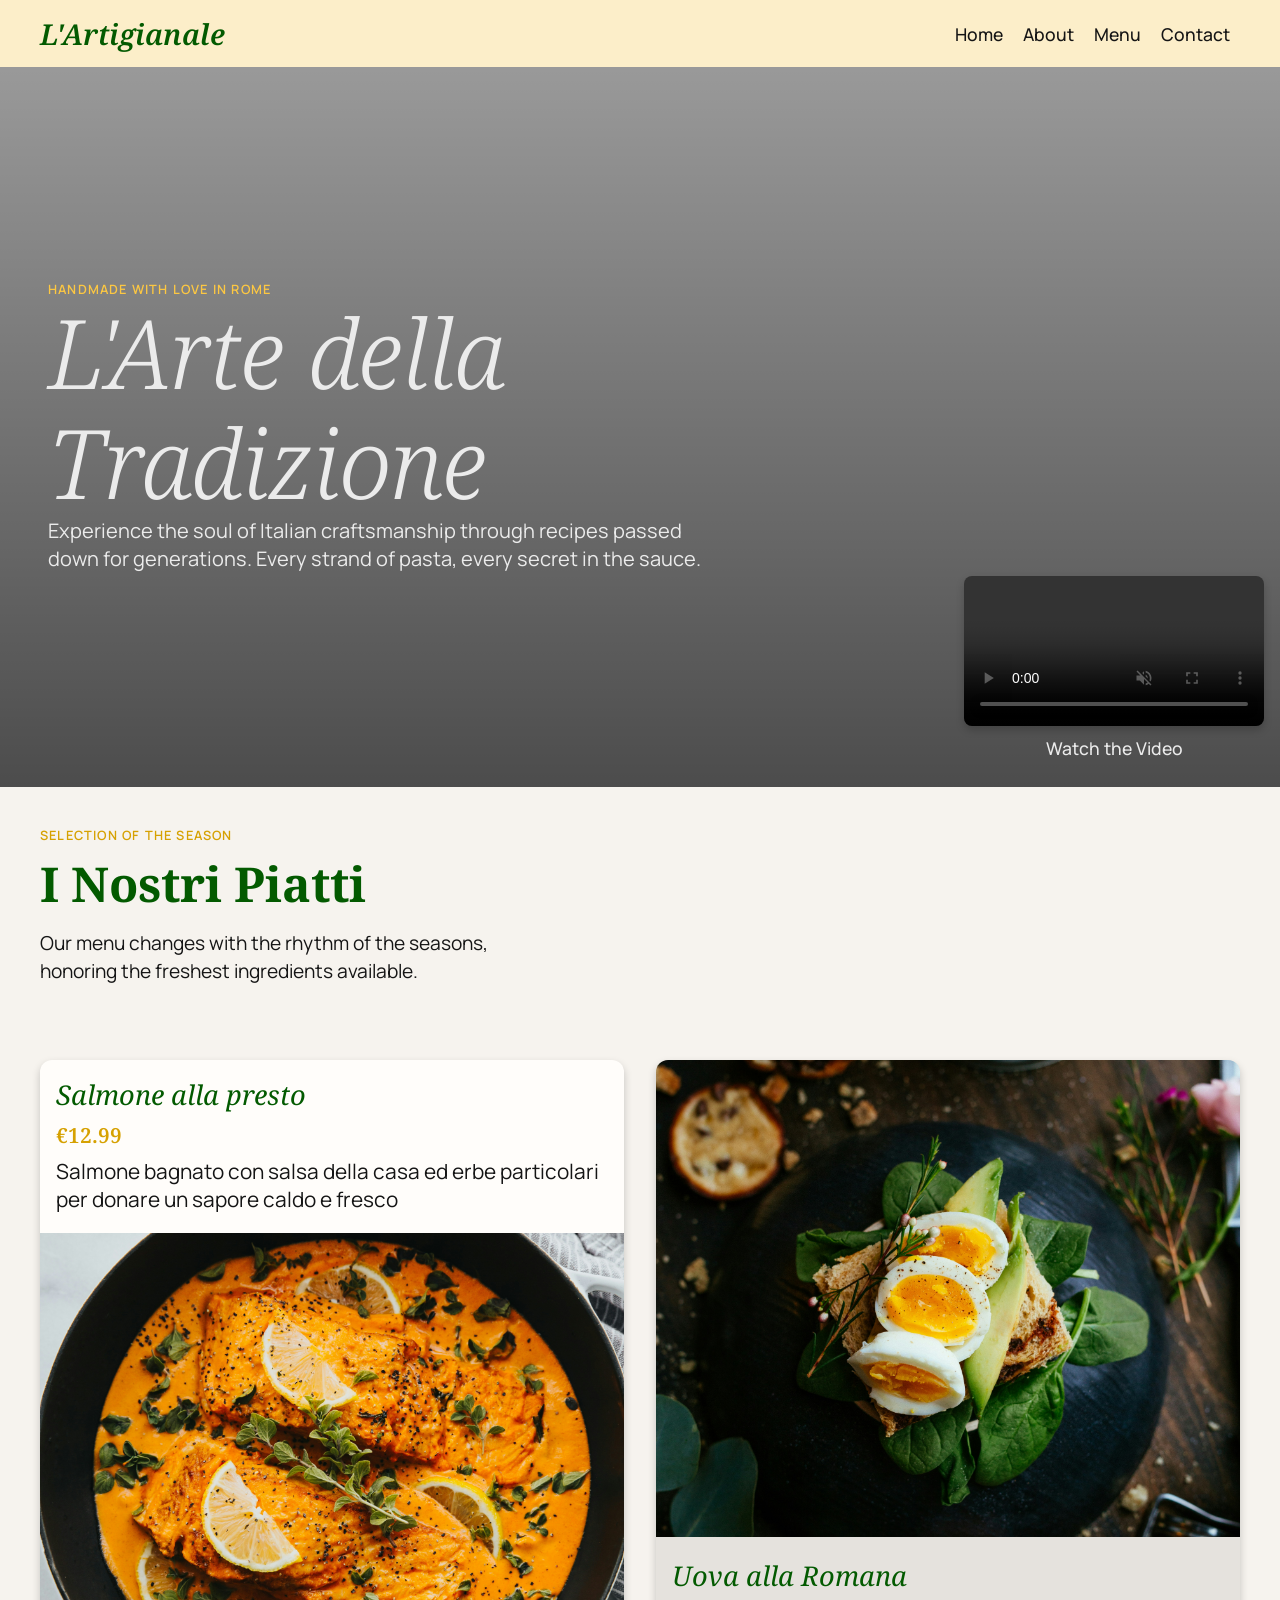
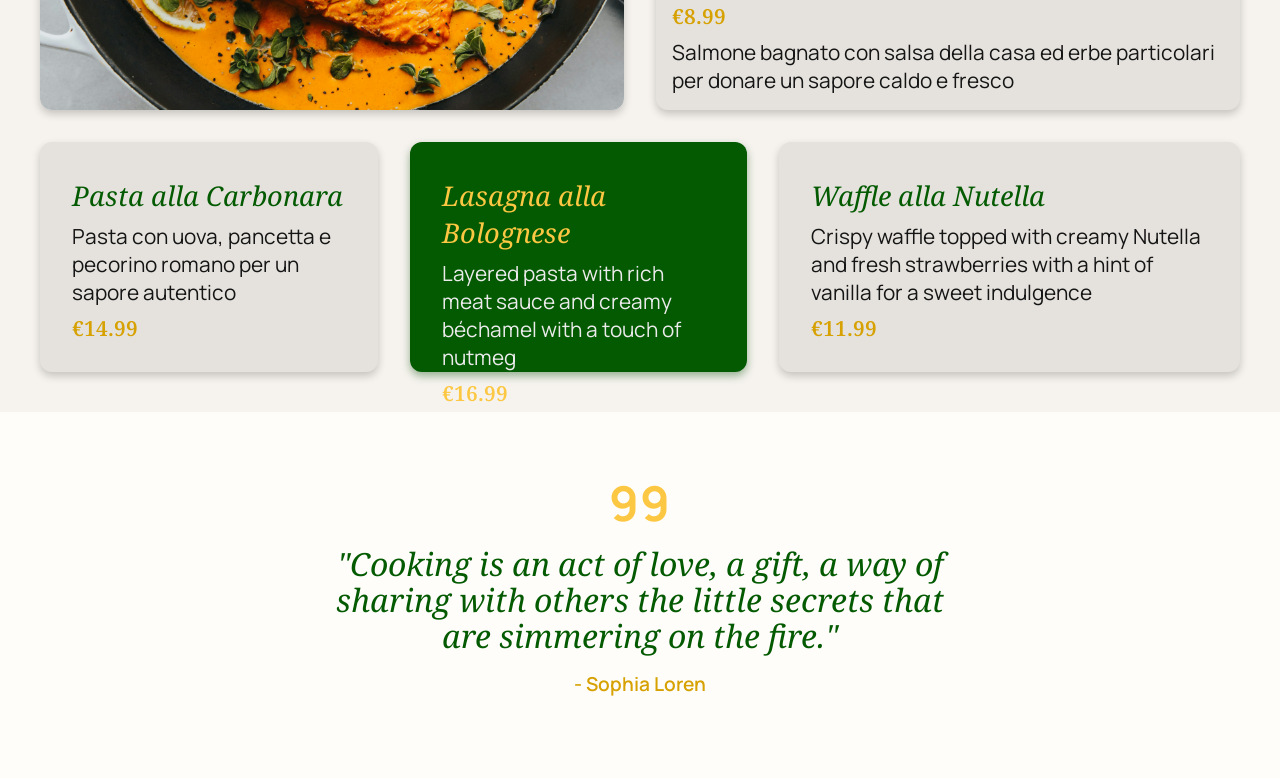
==== index.html @ d731f962 "feature: mejoras para desktop" ====
<!DOCTYPE html>
<html lang="en">

<head>
    <meta charset="UTF-8">
    <meta name="viewport" content="width=device-width, initial-scale=1.0">
    <link rel="shortcut icon" href="img/favicon.svg" type="image/x-icon">
    <link rel="stylesheet" href="./css/style.css">
    <title>Restaurant</title>
</head>

<body>
    <header>
        <nav class="nav-container">
            <h2 class="logo">L'Artigianale</h2>
            <div class="navigation">
                <a class="navi" href="#">Home</a>
                <a class="navi" href="#">About</a>
                <a class="navi" href="#">Menu</a>
                <a class="navi" href="#">Contact</a>
            </div>
        </nav>
        <div class="section-hero">
            <div class="hero-content">
                <div class="container-slogan">
                    <p class="slogan">HandMade With Love in Rome</p>
                </div>
                <div class="container-title">
                    <h1 class="hero-title">L'Arte della Tradizione</h1>
                </div>
                <div class="container-description">
                    <p class="hero-description">Experience the soul of Italian craftsmanship through recipes
                        passed down for generations. Every strand of pasta, every
                        secret in the sauce.</p>
                </div>
            </div>
            <div class="container-video">
                <video class="video" src="./video/transition-flow.mp4" autoplay muted controls loop></video>
                <p class="video-title">Watch the Video</p>
            </div>
        </div>

    </header>

    <main>
        <section class="menu-preview">
            <div class="container-menu-title">
                <div class="container-title">
                    <p class="menu-slogan">SELECTION OF THE SEASON</p>
                    <h2 class="menu-title">I Nostri Piatti</h2>
                </div>
                <p class="menu-description">Our menu changes with the rhythm of the seasons,
                    honoring the freshest ingredients available.
                </p>
            </div>


            <div class="container-menu-items">
                <div class="feature-dish salmon">

                    <div class="saucer-content">
                        <h3 class="saucer-tittle">Salmone alla presto</h3>
                        <p class="price">€12.99</p>
                        <p class="saucer-descripcion">Salmone bagnato con salsa della casa ed erbe particolari per
                            donare un
                            sapore caldo e fresco</p>
                    </div>

                    <img src="img/salmon.jpg" alt="salmon" class="saucer-img">
                </div>

                <div class="feature-dish eggs">
                    <div class="saucer-content">
                        <h3 class="saucer-tittle">Uova alla Romana</h3>
                        <p class="price">€8.99</p>
                        <p class="saucer-descripcion">Salmone bagnato con salsa della casa ed erbe particolari per
                            donare un
                            sapore caldo e fresco</p>
                    </div>



                    <img src="img/huevos.jpg" alt="salmon" class="saucer-img img-eggs">
                </div>

                <div class="feature-dish pasta">
                    <div class="saucer-content">
                        <h3 class="saucer-tittle">Pasta alla Carbonara</h3>
                        <p class="saucer-descripcion">Pasta con uova, pancetta e pecorino romano per un sapore autentico
                        </p>
                        <p class="price">€14.99</p>
                    </div>

                </div>

                <div class="feature-dish Lasagna">
                    <div class="saucer-content">
                        <h3 class="saucer-tittle dest">Lasagna alla Bolognese</h3>
                        <p class="saucer-descripcion white">Layered pasta with rich meat sauce and creamy béchamel with
                            a touch of nutmeg
                        </p>
                        <p class="price cal">€16.99</p>
                    </div>

                </div>

                <div class="feature-dish waffle">
                    <div class="saucer-content">
                        <h3 class="saucer-tittle ">Waffle alla Nutella</h3>
                        <p class="saucer-descripcion">Crispy waffle topped with creamy Nutella and fresh strawberries
                            with a hint of vanilla for a sweet indulgence
                        </p>
                        <p class="price">€11.99</p>
                    </div>

                </div>
            </div>
        </section>

        <section class="container-quote">
            <h2 class="distinctive">99</h2>
            <div class="quote-content">
                <h3 class="quote">"Cooking is an act of love, a gift, a way
                    of sharing with others the little secrets
                    that are simmering on the fire."</h3>
                <p class="author">-  Sophia Loren</p>
            </div>
        </section>
    </main>
</body>

</html>
---- css/style.css ----
@import url('https://fonts.googleapis.com/css2?family=Manrope:wght@200..800&family=Noto+Serif:ital,wght@0,100..900;1,100..900&display=swap');

* {
    margin: 0;
    padding: 0;
    box-sizing: border-box;
}

:root {
    --color-background: #F6F3EE;
    --color-background-2: #fffdfa;

    --color-primary: #035a00;
    --color-secondary: #fcc742;
    --color-asset: #d6a101;
    --color-text-1: #151515;
    --color-text-2: #333;
    --color-text-3: #ebebeb;

    --font-family: 'Noto Serif', sans-serif;
    --font-family-2: 'Manrope', serif;
}

header {
    display: flex;
    flex-direction: column;
    justify-content: start;
    align-items: start;
    height: fit-content;
}

/* Navigation Container */
.nav-container {
    display: flex;
    justify-content: space-between;
    align-items: center;
    width: 100%;
    background-color: #fcecc3e4;
    padding: 14px 40px;
}

.logo {
    font-family: var(--font-family);
    font-size: 1.8rem;
    font-style: italic;
    font-weight: 600;
    color: var(--color-primary);
    height: auto;
}

.navigation {
    display: flex;
    justify-content: center;
    align-items: center;
}

.navi {
    margin: 0 10px;
    color: var(--color-text-1);
    text-decoration: none;
    font-family: var(--font-family-2);
    font-size: 1.1rem;
    font-weight: 500;
    transition: all 0.2s ease-in-out;
    position: relative;
}

.navi::after {
    content: '';
    position: absolute;
    width: 0;
    height: 2px;
    bottom: -4px;
    left: 0;
    background-color: var(--color-text-1);
    transition: all 0.2s ease-in-out;
}

.navi:hover {
    color: var(--color-text-1);
}

.navi:hover::after {
    width: 100%;
}

/* Hero Section */
.section-hero {
    display: flex;
    justify-content: start;
    align-items: center;
    width: 100%;
    height: 80vh;
    background-image: linear-gradient(to bottom, rgba(0, 0, 0, 0.4), rgba(0, 0, 0, 0.7)),
        url(/Restaurant/img/hero.jpg);
    background-size: cover;
    background-repeat: no-repeat;
    background-position: center;
    position: relative;
}

.hero-content {
    display: flex;
    width: 768px;
    max-width: 768px;
    flex-direction: column;
    align-items: flex-start;
    padding: 3rem;
    flex: 1 0 0;
}

.slogan {
    color: var(--color-secondary);
    font-family: Manrope;
    font-size: 0.8rem;
    font-style: normal;
    font-weight: 600;
    line-height: 16px;
    /* 133.333% */
    letter-spacing: 1.2px;
    text-transform: uppercase;
}

.hero-title {
    color: var(--color-text-3);
    font-family: var(--font-family);
    font-size: 6rem;
    font-style: italic;
    font-weight: 300;
    line-height: 110px;
    /* 100% */
    letter-spacing: -1.2px;
}

.hero-description {
    font-family: var(--font-family-2);
    font-size: 20px;
    font-style: normal;
    font-weight: 400;
    line-height: 28px;
    color: var(--color-text-3);
}

.container-video {
    position: absolute;
    display: flex;
    flex-direction: column;
    justify-content: center;
    align-items: center;
    bottom: 4%;
    right: 16px;
    width: 300px;
    height: 180px;
}

.video {
    width: 100%;
    height: 100%;
    object-fit: cover;
    border-radius: 8px;
    box-shadow: 0 4px 8px rgba(0, 0, 0, 0.2);
    transition: transform 0.3s ease;
    cursor: pointer;
}

.video:hover {
    transform: scale(1.05);
}

.video-title {
    font-family: var(--font-family-2);
    margin-top: 10px;
    font-size: 1.1rem;
    font-weight: 500;
    color: var(--color-text-3);
}

main {
    display: flex;
    flex-direction: column;
    justify-content: start;
    align-items: center;
    width: 100%;

}

/*% Menu Preview */

.menu-preview {
    display: flex;
    flex-direction: column;
    width: 100%;
    background-color: var(--color-background);
    padding: 40px;
    gap: 5rem;
}

.container-menu-title {
    display: flex;
    height: 153px;
    flex-direction: column;
    align-items: flex-start;
    gap: .8rem;
}

.container-title {
    display: flex;
    flex-direction: column;
    align-items: flex-start;
    gap: 0.5rem;
}

.menu-slogan {
    font-family: var(--font-family-2);
    font-size: 0.8rem;
    font-style: normal;
    font-weight: 600;
    line-height: 16px;
    /* 133.333% */
    letter-spacing: 1.2px;
    text-transform: uppercase;
    color: var(--color-asset);
}

.menu-title {
    color: var(--color-primary);
    font-family: var(--font-family);
    font-size: 3rem;
}

.menu-description {
    font-family: var(--font-family-2);
    font-size: 1.2rem;
    font-style: normal;
    font-weight: 400;
    line-height: 28px;
    color: var(--color-text-1);
    max-width: 40ch;
}

/* Container for Menu Items */

.container-menu-items {
    display: inline-grid;
    row-gap: 32px;
    column-gap: 32px;
    align-self: stretch;
    grid-template-areas: "area1 area1 area1 area1 area1 area2 area2 area2 area2 area2"
        "area3 area3 area3 area4 area4 area4 area5 area5 area5 area5";
    grid-template-rows: 650px 230px;
    grid-template-columns: repeat(10, minmax(0, 1fr));
}

.feature-dish {
    display: flex;
    width: 100%;
    height: 100%;
    flex-direction: column;
    align-items: flex-start;
    gap: 4px;
    border-radius: 12px;
    box-shadow: 0 4px 8px rgba(0, 0, 0, 0.2);
}

.saucer-content {
    display: flex;
    flex-direction: column;
    gap: 8px;
    padding: 1rem;
}

.saucer-tittle {
    font-family: var(--font-family);
    font-size: 1.7rem;
    font-style: italic;
    font-weight: 400;
    color: var(--color-primary);
}

.price {
    font-family: var(--font-family);
    font-size: 1.3rem;
    font-weight: 600;
    color: var(--color-asset);
}

.saucer-descripcion {
    font-family: var(--font-family-2);
    font-size: 1.3rem;
    font-style: normal;
    font-weight: 400;
    line-height: 28px;
    color: var(--color-text-1);
}

.saucer-img {
    width: 100%;
    flex: 1;
    min-height: 0;
    object-fit: cover;
    aspect-ratio: 16/9;
    border-radius: 0 0 12px 12px;
}

.img-eggs {
    border-radius: 12px 12px 0 0;
}

.salmon {
    grid-area: area1;
    background: var(--color-background-2);
}

.eggs {
    grid-area: area2;
    flex-direction: column-reverse;
    background: #E5E2DD;
}

.pasta {
    background: #E5E2DD;
    border-radius: 12px;
    padding: 1.2rem 1rem;
    grid-area: area3;
}

.Lasagna {
    background: var(--color-primary);
    justify-content: start;
    border-radius: 12px;
    padding: 1.2rem 1rem;
    grid-area: area4;
    box-shadow: 0 4px 8px rgba(2, 75, 0, 0.4);
}

.dest {
    color: var(--color-secondary);
}

.white {
    color: var(--color-text-3);
}

.cal {
    color: var(--color-secondary);
}

.waffle {
    background: #E5E2DD;
    border-radius: 12px;
    padding: 1.2rem 1rem;
    grid-area: area5;
}

/*% quote */
.container-quote {
    background: var(--color-background-2);
    display: flex;
    padding: 80px 40px;
    flex-direction: column;
    align-items: center;
    gap: 2rem;
    align-self: stretch;
}

.distinctive {
    color: var(--color-secondary);
    font-family: var(--font-family-2);
    font-size: 3rem;
    font-style: normal;
    font-weight: 700;
    line-height: 1.4rem;
    letter-spacing: 1.2px;
    text-transform: uppercase;
}

.quote-content {
    display: flex;
    flex-direction: column;
    align-items: center;
    gap: 1rem;
    max-width: 80ch;
    text-align: center;
}

.quote {
    font-family: var(--font-family);
    font-size: 2rem;
    font-style: italic;
    font-weight: 400;
    line-height: 36px;
    color: var(--color-primary);
}

.author {
    font-family: var(--font-family-2);
    font-size: 1.2rem;
    font-style: normal;
    font-weight: 600;
    line-height: 28px;
    color: var(--color-asset);
}
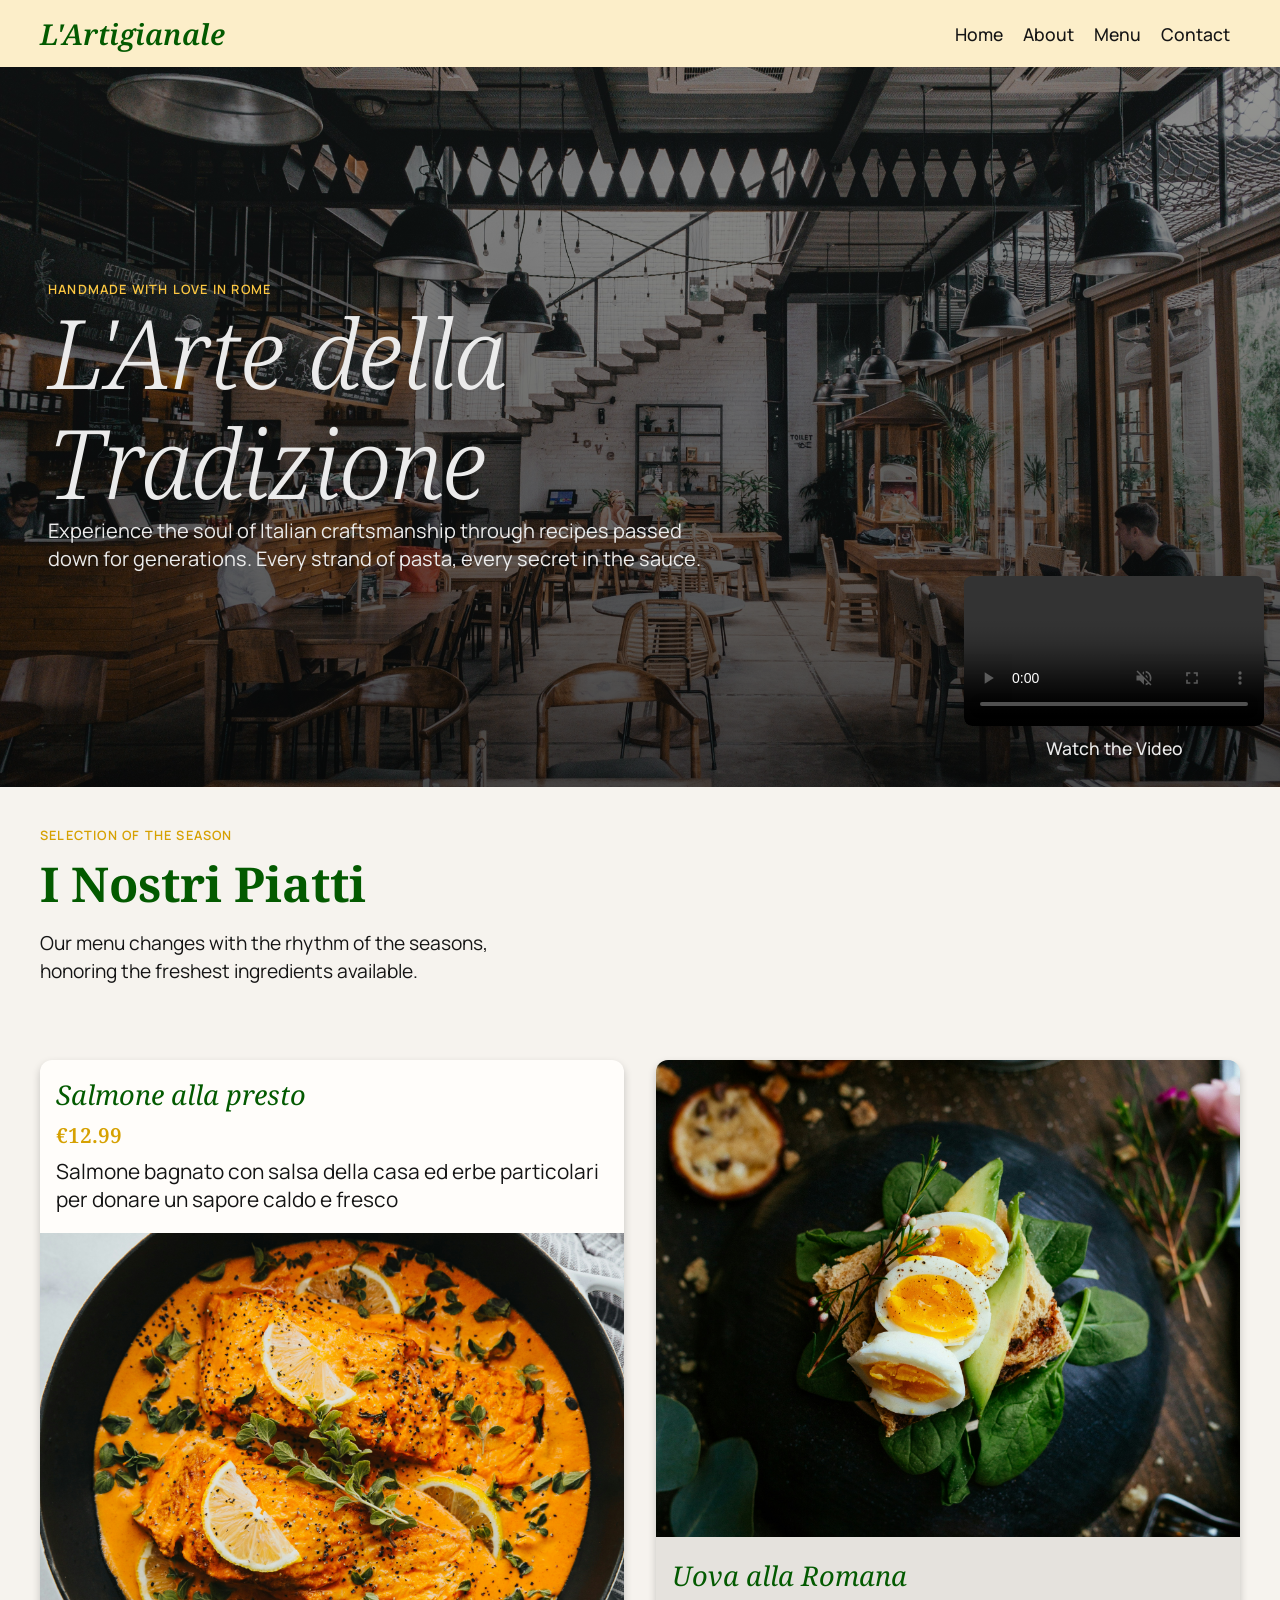
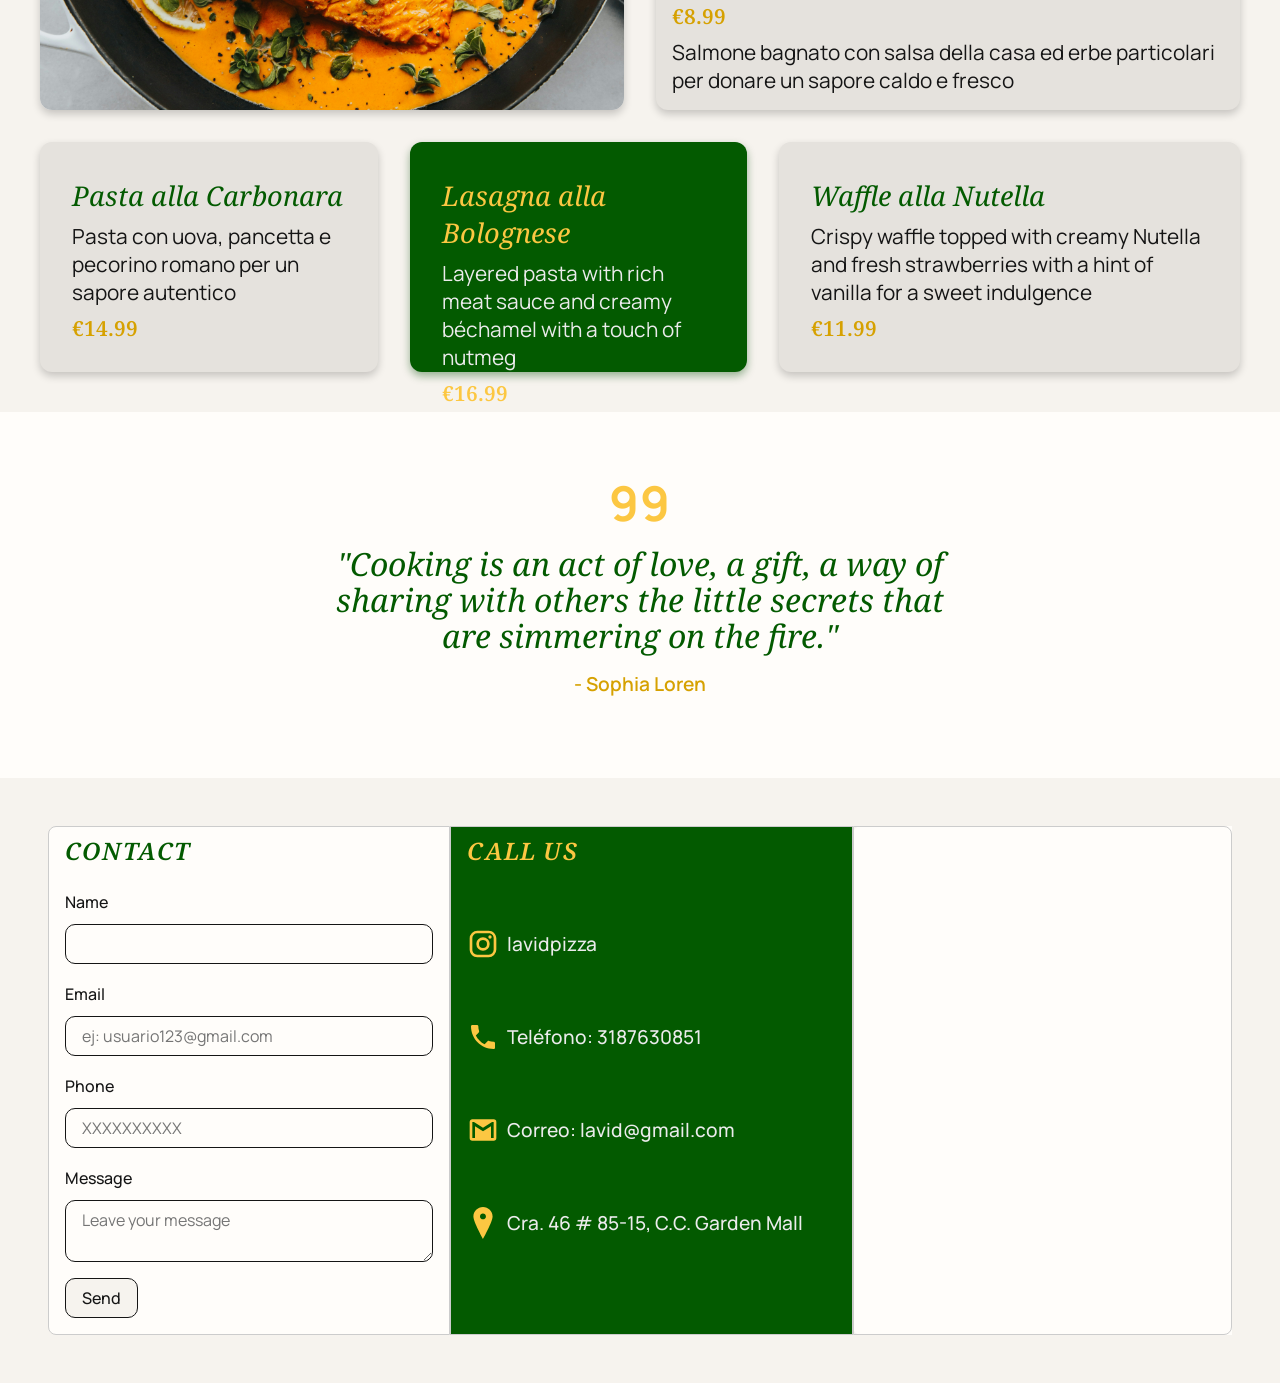
==== commit 9170e9e9: "feature: contacts" ====
--- a/index.html
+++ b/index.html
@@ -123,7 +123,72 @@
                 <h3 class="quote">"Cooking is an act of love, a gift, a way
                     of sharing with others the little secrets
                     that are simmering on the fire."</h3>
-                <p class="author">-  Sophia Loren</p>
+                <p class="author">- Sophia Loren</p>
+            </div>
+        </section>
+
+        <section class="contact">
+            <div class="info" id="mostrar">
+                <h2 class="contact-title">Contact</h2>
+                <form>
+                    <div class="campo">
+                        <label class="label-form">Name</label>
+                        <input class="highlight" type="text" id="nombre" name="nombre" />
+                    </div>
+
+                    <div class="campo">
+                        <label class="label-form">Email</label>
+                        <input class="highlight" type="email" id="correo" name="correo"
+                            placeholder="ej: usuario123@gmail.com" />
+                    </div>
+
+                    <div class="campo">
+                        <label class="label-form">Phone</label>
+                        <input class="highlight" type="tel" id="teléfono" name="teléfono"
+                            placeholder="XXXXXXXXXX" />
+                    </div>
+
+                    <div class="campo">
+                        <label class="label-form">Message</label>
+                        <textarea class="highlight" id="mensaje" name="mensaje"
+                            placeholder="Leave your message"></textarea>
+                    </div>
+                    <button class="highlight btn">Send </button>
+                </form>
+            </div>
+
+            <div class="info call" id="llamanos">
+                <h2 class="contact-title title-call">Call Us</h2>
+                <div class="info-contact">
+                    <div class="otro">
+                        <img class="iconos" src="./img/instagram.svg" alt="">
+                        <p class="text-icon">lavidpizza</p>
+                    </div>
+
+                    <div class="otro">
+                        <img class="iconos" src="./img/telefono.svg" alt="">
+                        <p class="text-icon">Teléfono: 3187630851</p>
+                    </div>
+
+                    <div class="otro">
+                        <img class="iconos" src="./img/gmail.svg" alt="">
+                        <p class="text-icon">Correo: lavid@gmail.com</p>
+                    </div>
+
+
+                    <div class="otro">
+                        <img class="iconos" src="./img/gps.svg" alt="">
+                        <p class="text-icon">Cra. 46 # 85-15, C.C. Garden Mall</p>
+                    </div>
+                </div>
+
+            </div>
+
+            <div class="info maps">
+                <iframe
+                    src="https://www.google.com/maps/embed?pb=!1m18!1m12!1m3!1d3916.485812705048!2d-74.82386072407054!3d11.002130254988188!2m3!1f0!2f0!3f0!3m2!1i1024!2i768!4f13.1!3m3!1m2!1s0x8ef42da7066a9f45%3A0x54d4f06b7200ba25!2sLa%20Vid%20Pizza!5e0!3m2!1ses-419!2sco!4v1776781037275!5m2!1ses-419!2sco"
+                    width="100%" height="100%" style="border:1px solid #ccc;  align-self: center; border-radius: 0 8px 8px 0;"
+                    allowfullscreen="" loading="lazy" referrerpolicy="no-referrer-when-downgrade"></iframe>
             </div>
         </section>
     </main>
--- a/css/style.css
+++ b/css/style.css
@@ -92,7 +92,7 @@
     width: 100%;
     height: 80vh;
     background-image: linear-gradient(to bottom, rgba(0, 0, 0, 0.4), rgba(0, 0, 0, 0.7)),
-        url(/Restaurant/img/hero.jpg);
+        url(/img/hero.jpg);
     background-size: cover;
     background-repeat: no-repeat;
     background-position: center;
@@ -399,4 +399,121 @@
     font-weight: 600;
     line-height: 28px;
     color: var(--color-asset);
+}
+
+/* Contact Section */
+.contact {
+    display: flex;
+    width: 100%;
+    background-color: var(--color-background);
+    padding: 3rem;
+    justify-content: space-between;
+}
+
+.info {
+    color: var(--color-text-1);
+    display: flex;
+    flex-direction: column;
+    padding: 1rem;
+    gap: .8rem;
+    width: 100%;
+    background: var(--color-background-2);
+    border-radius: 8px 0 0 8px;
+    border: 1px solid #ccc;
+}
+
+.contact-title {
+    font-family: var(--font-family);
+    font-size: 1.5rem;
+    font-style: italic;
+    font-weight: 600;
+    line-height: 16px;
+    /* 133.333% */
+    letter-spacing: 1.2px;
+    text-transform: uppercase;
+    color: var(--color-primary);
+}
+
+.call {
+    background-color: var(--color-primary);
+    border-radius: 0 ;
+}
+
+.info-contact {
+    display: flex;
+    flex-direction: column;
+    margin-top: 32px;
+    gap: 0.8rem;
+}
+
+.label-form {
+    font-family: var(--font-family-2);
+    font-size: 1rem;
+    font-style: normal;
+    font-weight: 500;
+    line-height: 28px;
+    color: var(--color-text-1);
+    margin-bottom: 0.5rem;
+}
+
+.highlight {
+    border-radius: 10px;
+    padding: 0.5rem 1rem;
+    border: 1px solid var(--color-text-1);
+    background-color: transparent;
+    color: var(--color-text-1);
+    font-family: var(--font-family-2);
+    font-size: 1rem;
+}
+
+.btn {
+    background-color: var(--color-background);
+    color: var(--color-text-1);
+    font-family: var(--font-family-2);
+    font-size: 1rem;
+    font-weight: 500;
+    border: 1px solid var(--color-text-1);
+    cursor: pointer;
+    transition: background-color 0.3s ease;
+}
+
+.btn:hover {
+    background-color: var(--color-secondary);
+}
+
+.title-call {
+    color: var(--color-secondary);
+}
+
+.campo {
+    display: flex;
+    flex-direction: column;
+    margin: 1rem 0;
+    border-radius: 1rem;
+}
+
+.otro {
+    display: flex;
+    justify-content: start;
+    align-items: center;
+    gap: .5rem;
+    margin: 1.5rem 0;
+}
+
+.iconos{
+    width: 2rem; height: 2rem;
+}
+
+.text-icon {
+    font-family: var(--font-family-2);
+    font-size: 1.2rem;
+    font-style: normal;
+    font-weight: 500;
+    line-height: 28px;
+    color: var(--color-text-3);
+}
+
+.maps {
+    padding: 0;
+    border: 0;
 }
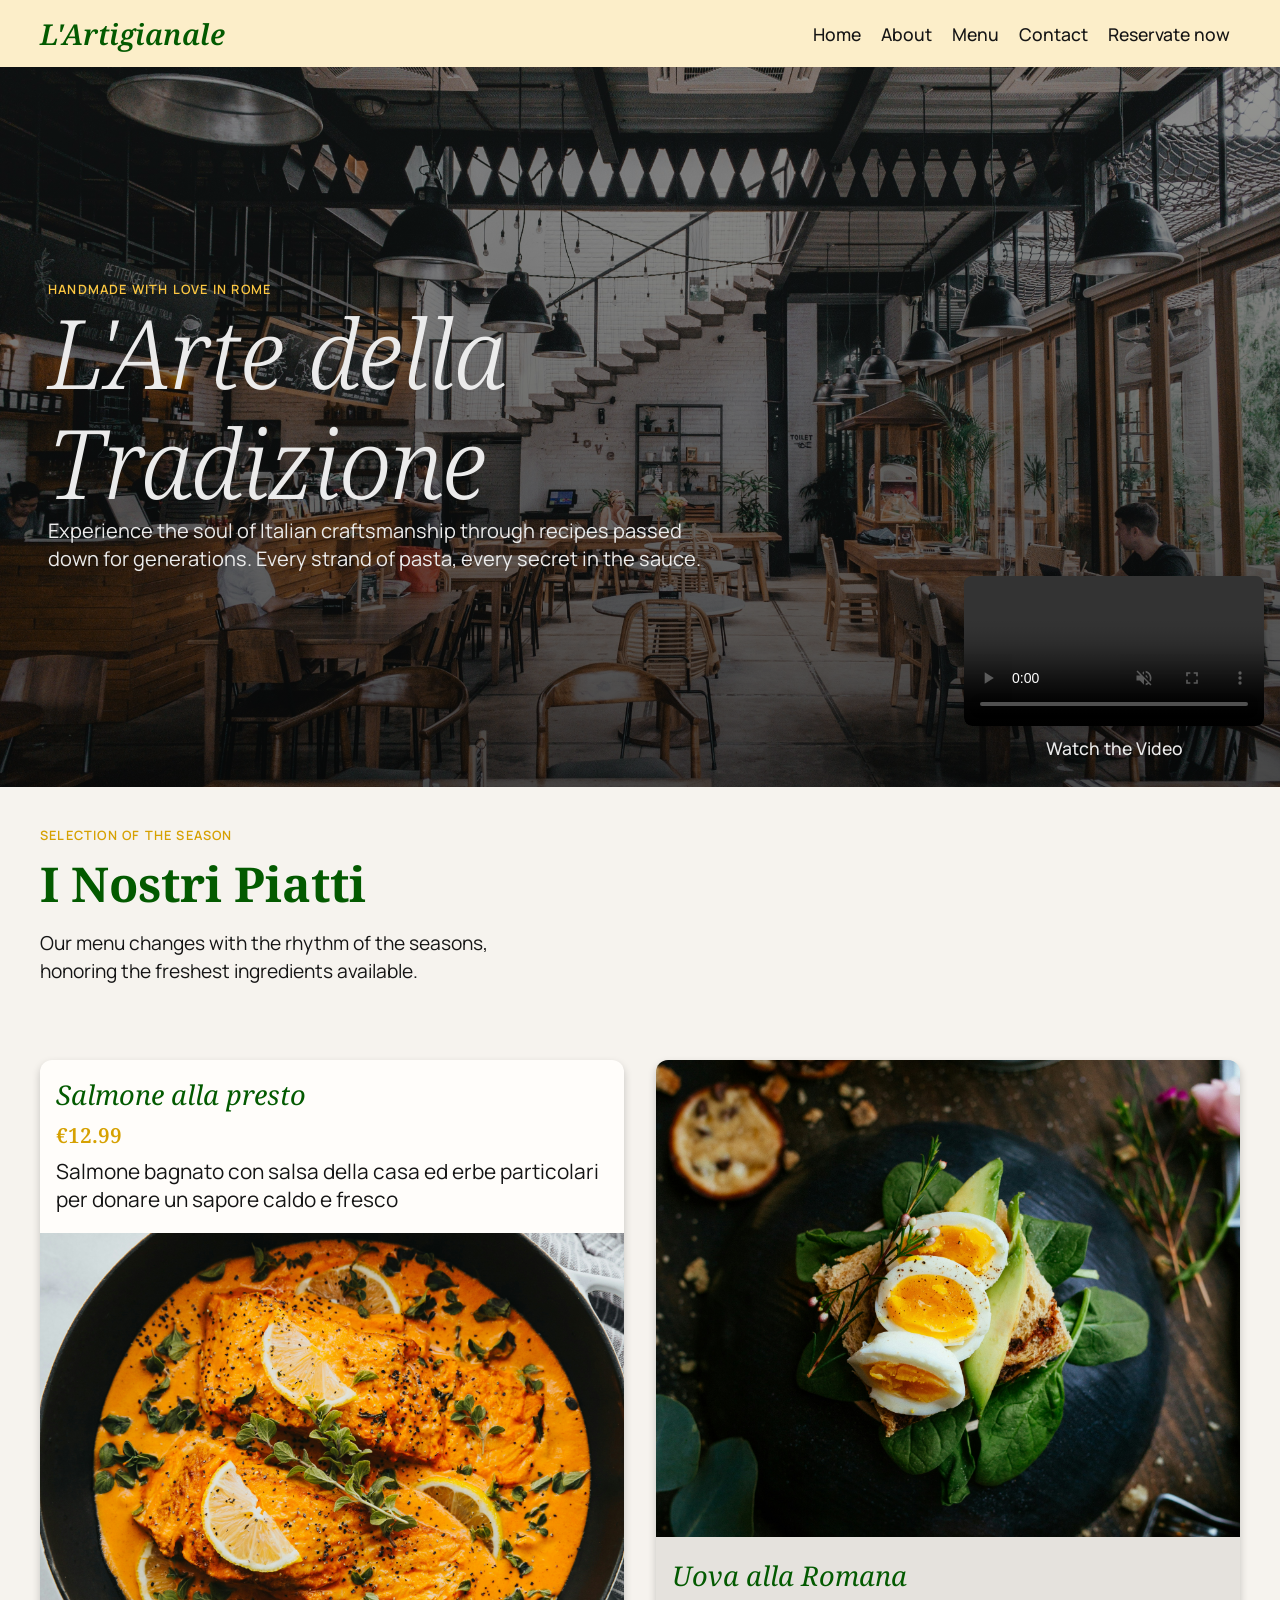
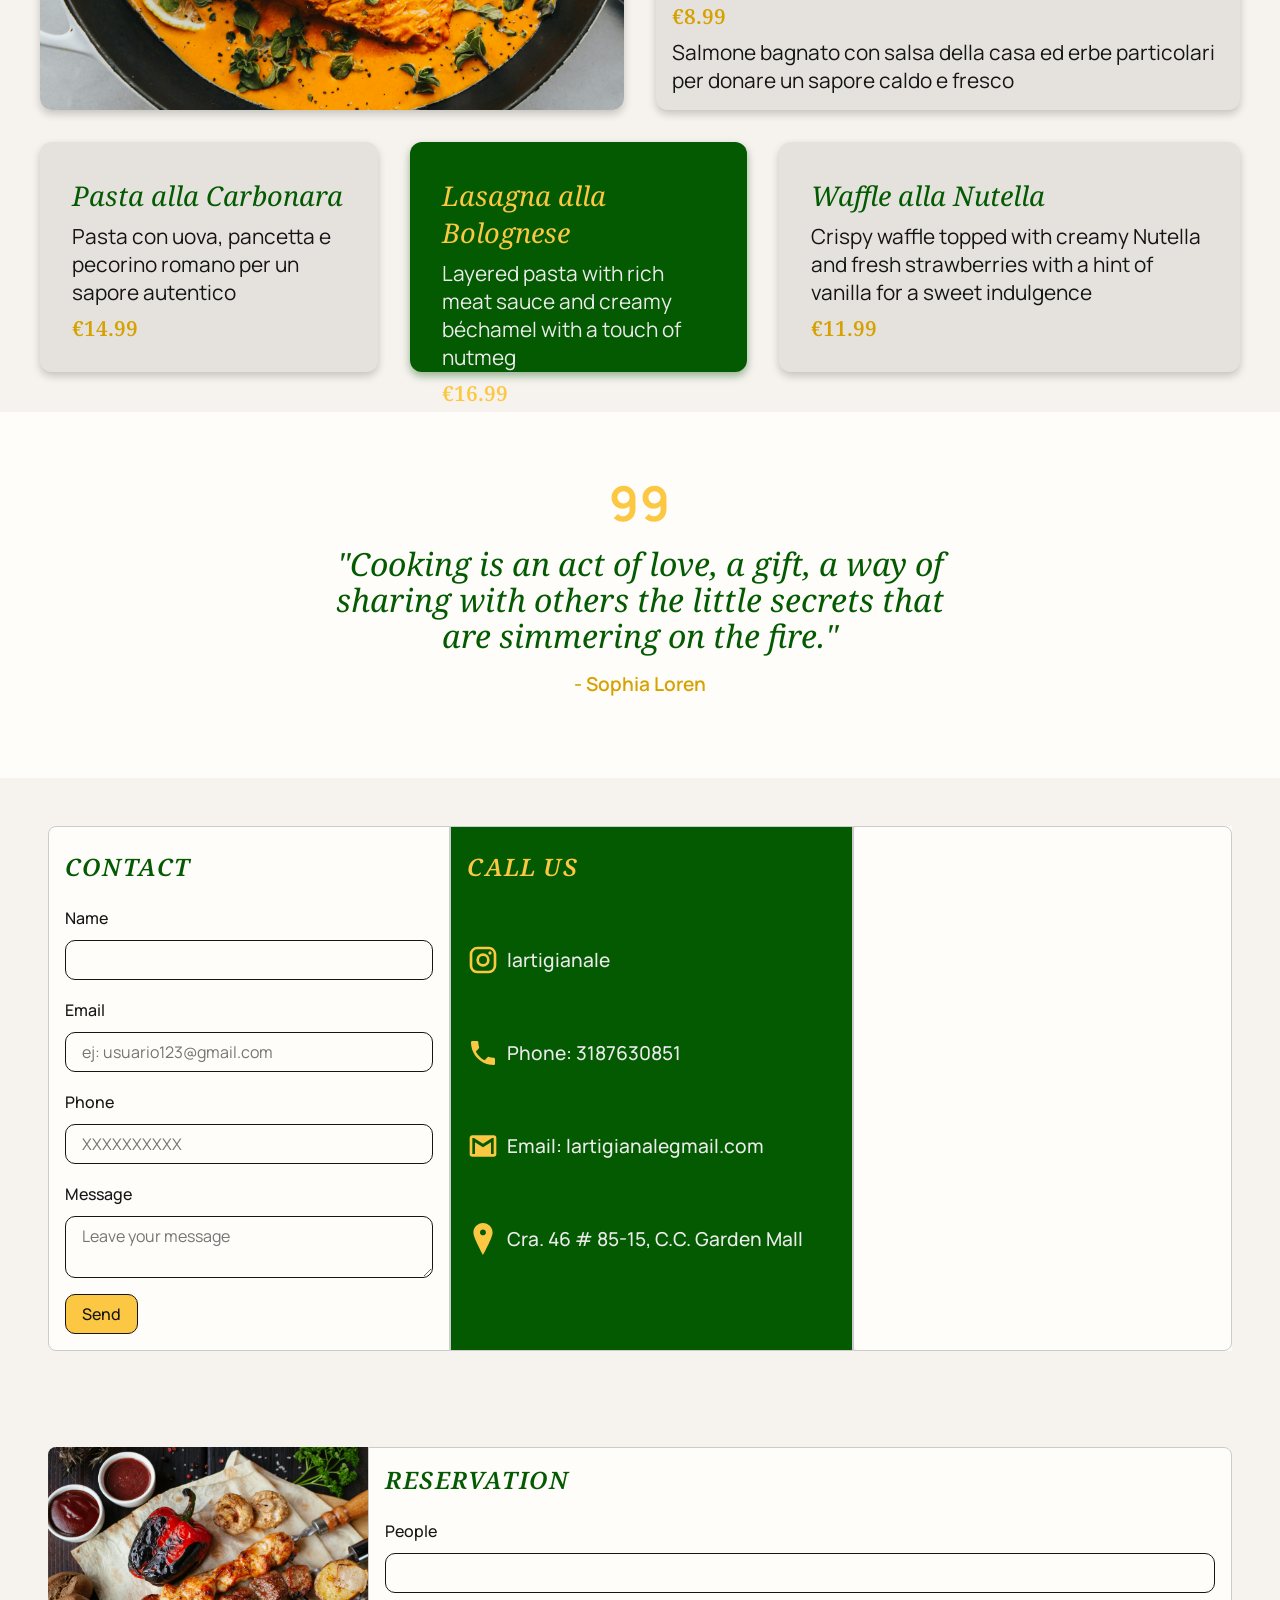
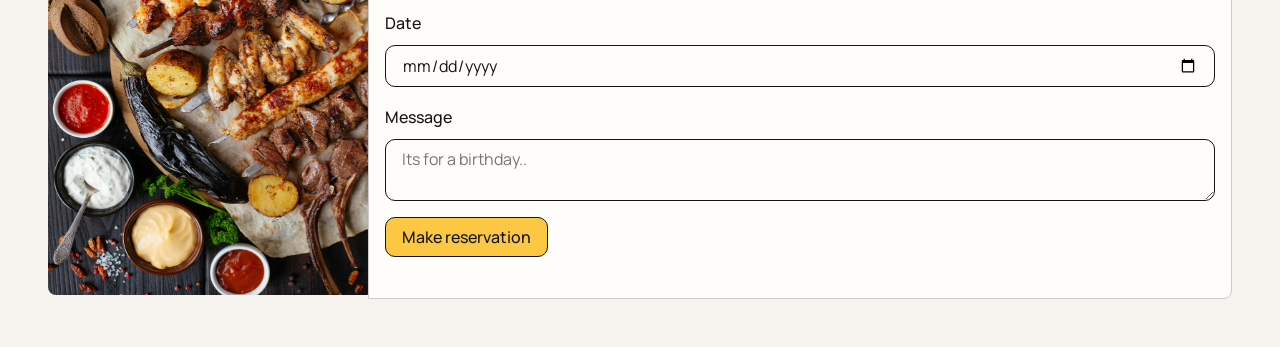
==== commit cbc02b0a: "reservation" ====
--- a/index.html
+++ b/index.html
@@ -18,6 +18,7 @@
                 <a class="navi" href="#">About</a>
                 <a class="navi" href="#">Menu</a>
                 <a class="navi" href="#">Contact</a>
+                <a class="navi" href="#">Reservate now</a>
             </div>
         </nav>
         <div class="section-hero">
@@ -144,7 +145,7 @@
 
                     <div class="campo">
                         <label class="label-form">Phone</label>
-                        <input class="highlight" type="tel" id="teléfono" name="teléfono"
+                        <input class="highlight" type="number" id="number" name="number"
                             placeholder="XXXXXXXXXX" />
                     </div>
 
@@ -162,17 +163,17 @@
                 <div class="info-contact">
                     <div class="otro">
                         <img class="iconos" src="./img/instagram.svg" alt="">
-                        <p class="text-icon">lavidpizza</p>
+                        <p class="text-icon">lartigianale</p>
                     </div>
 
                     <div class="otro">
                         <img class="iconos" src="./img/telefono.svg" alt="">
-                        <p class="text-icon">Teléfono: 3187630851</p>
+                        <p class="text-icon">Phone: 3187630851</p>
                     </div>
 
                     <div class="otro">
                         <img class="iconos" src="./img/gmail.svg" alt="">
-                        <p class="text-icon">Correo: lavid@gmail.com</p>
+                        <p class="text-icon">Email: lartigianalegmail.com</p>
                     </div>
 
 
@@ -191,6 +192,30 @@
                     allowfullscreen="" loading="lazy" referrerpolicy="no-referrer-when-downgrade"></iframe>
             </div>
         </section>
+        <section class="contact">
+
+            <div>
+                <img class="asao" src="./img/asado.jpg" alt="asado">
+            </div>
+            <div class= "info reservation">
+                <h2 class="contact-title">Reservation</h2>
+                <form>
+                    <div class="campo">
+                        <label class="label-form">People</label>
+                        <input class= "highlight" type="number" id="number" name="number" />
+                    </div>
+                    <div class="campo">
+                        <label class="label-form">Date</label>
+                        <input class="highlight" type="date" id="date" name="date"/>
+                    </div>
+                    <div class="campo">
+                        <label class="label-form">Message</label>
+                        <textarea class="highlight" type="text" id="text" name="text"  placeholder="Its for a birthday.."></textarea>
+                    </div>
+                    <button class="highlight btn">Make reservation</button>
+                </form>
+            </div>
+        </section>
     </main>
 </body>
 
--- a/css/style.css
+++ b/css/style.css
@@ -432,6 +432,7 @@
     letter-spacing: 1.2px;
     text-transform: uppercase;
     color: var(--color-primary);
+    padding-top: 1rem;
 }
 
 .call {
@@ -467,7 +468,7 @@
 }
 
 .btn {
-    background-color: var(--color-background);
+    background-color: rgb(252,199,66);
     color: var(--color-text-1);
     font-family: var(--font-family-2);
     font-size: 1rem;
@@ -516,4 +517,15 @@
 .maps {
     padding: 0;
     border: 0;
+}
+.reservation{
+    width: 100%;
+    padding: 0.5rem 1rem;
+    border-radius: 0 8px 8px 0;
+}
+.asao{
+    width: 20rem;
+    height: 28rem;
+    border-radius: 8px 0 0 8px;
+    align-self: center;
 }
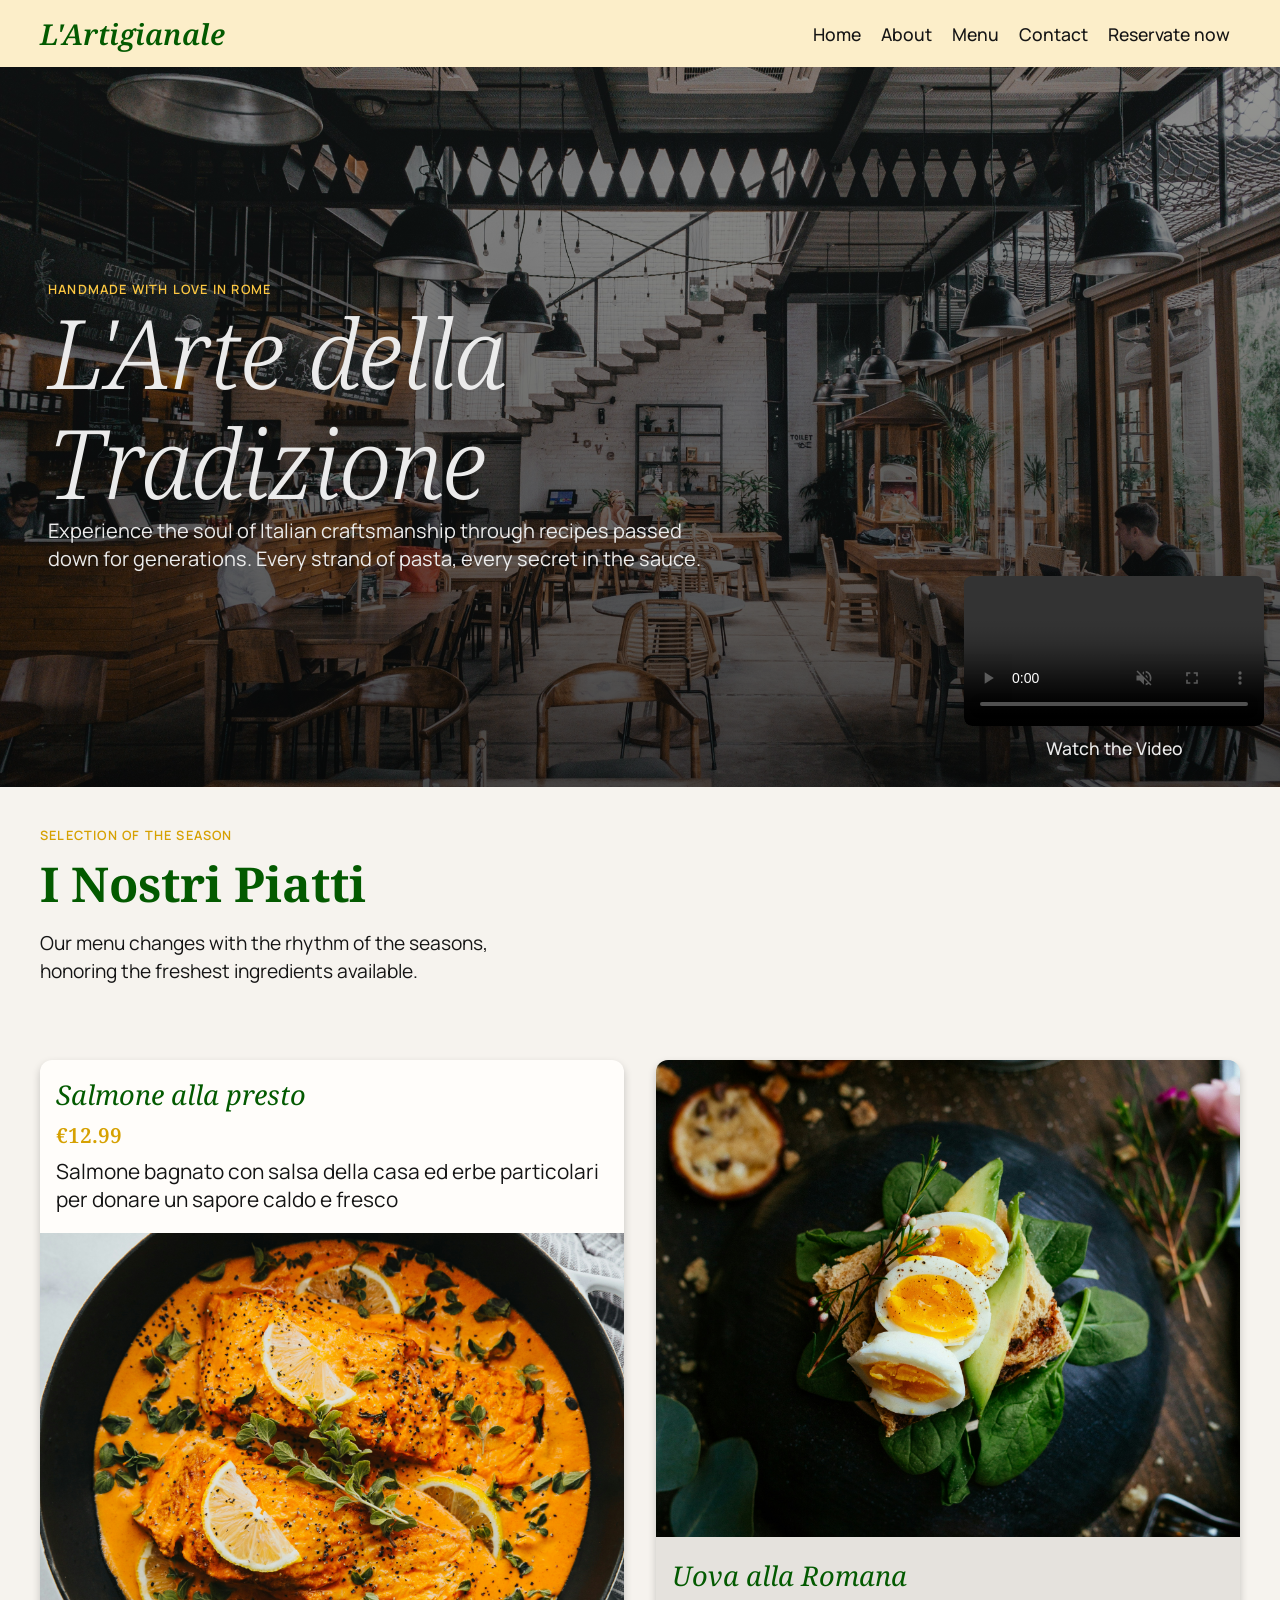
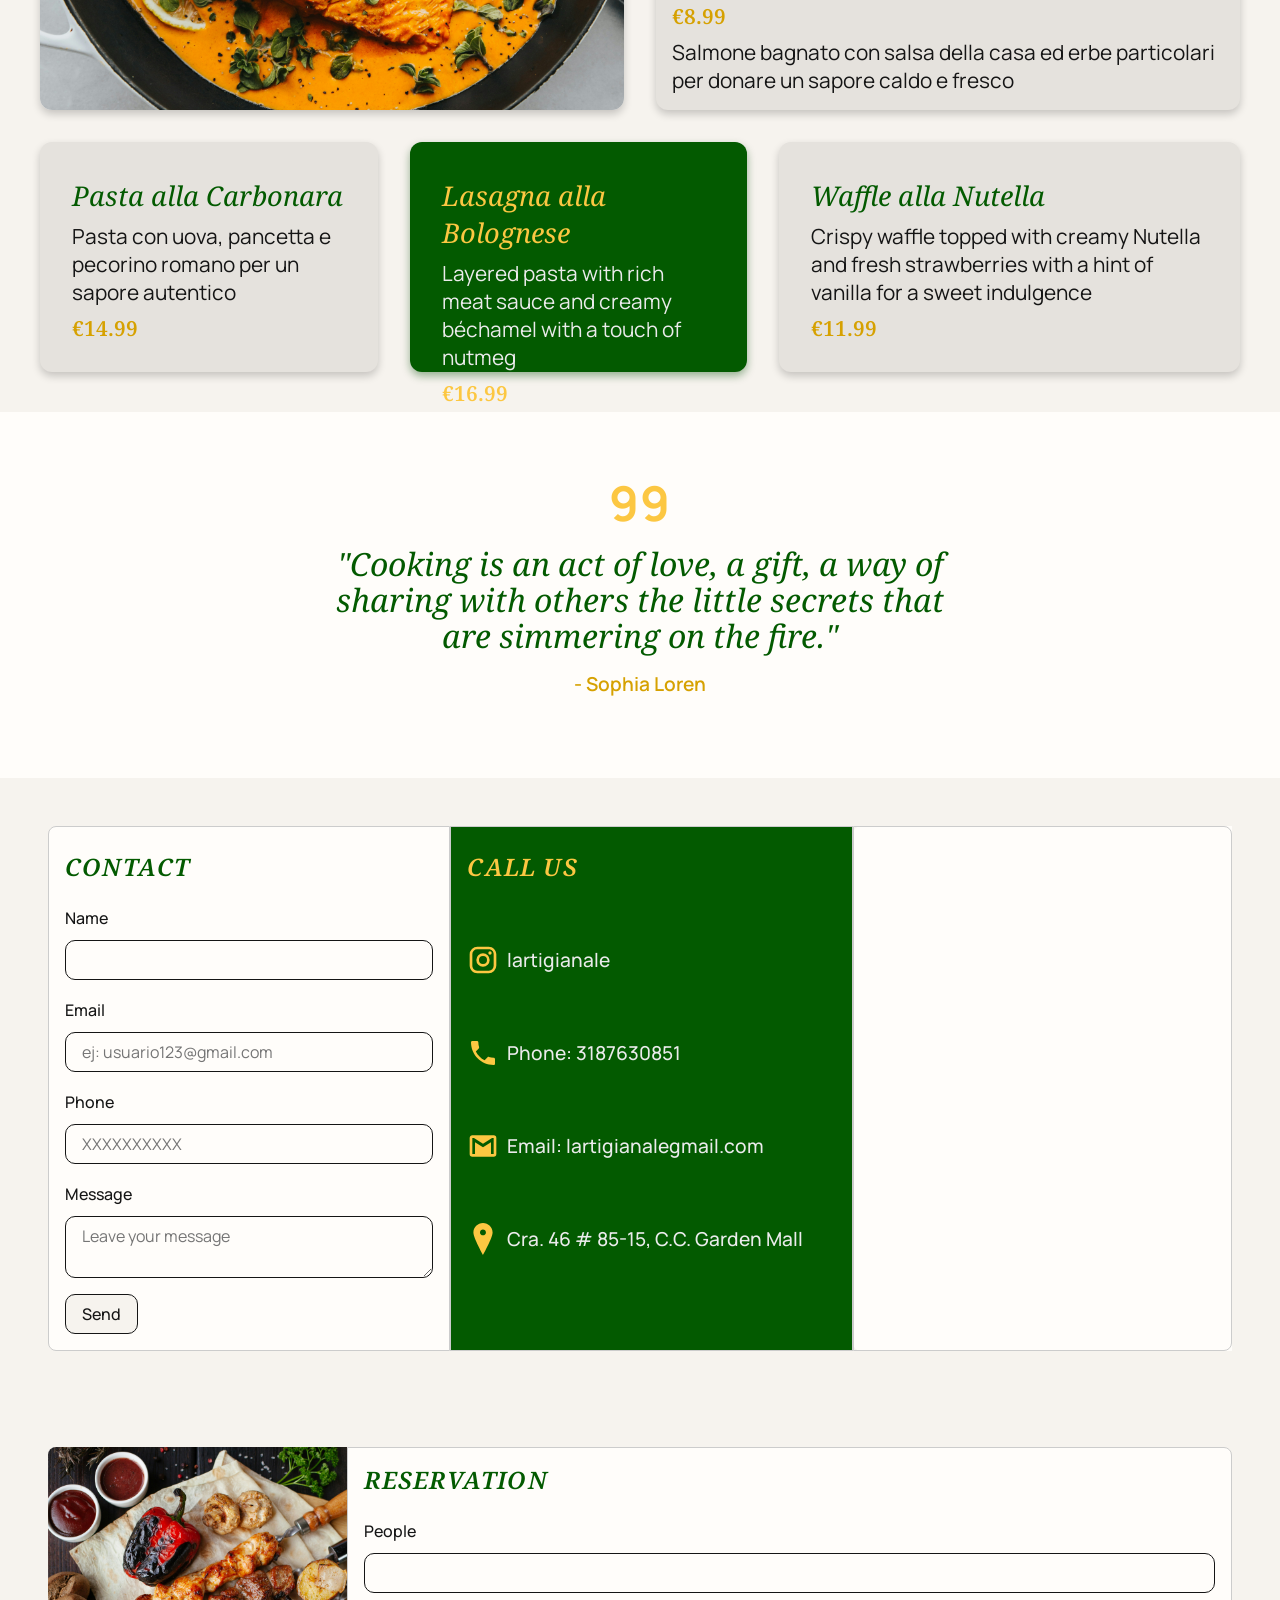
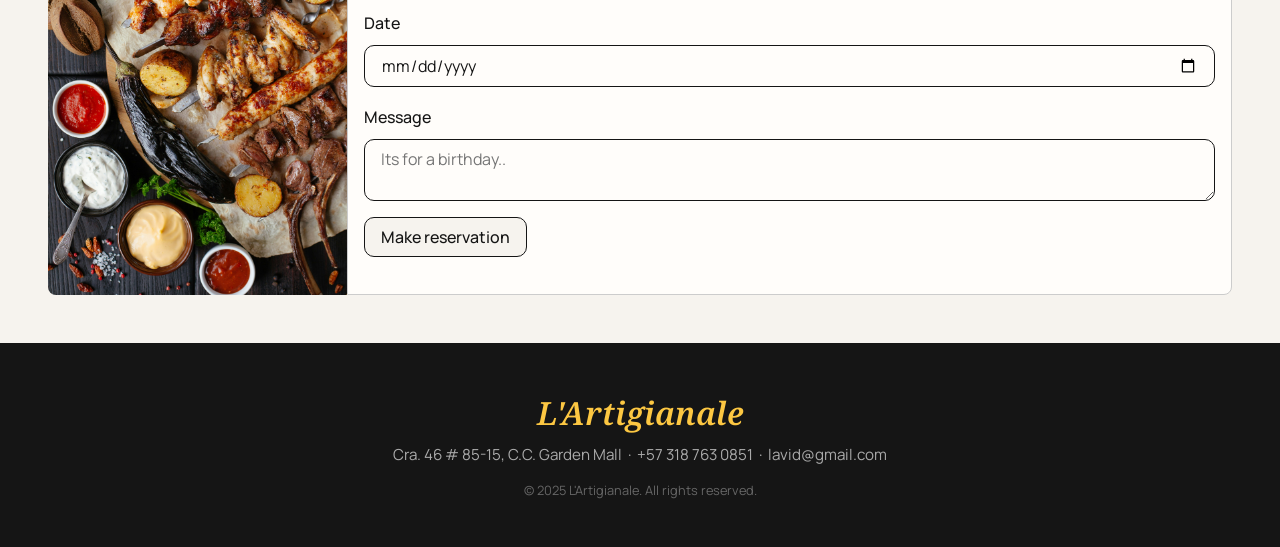
==== commit 4d2dd6c3: "finalizado, falta resposive" ====
--- a/index.html
+++ b/index.html
@@ -14,11 +14,11 @@
         <nav class="nav-container">
             <h2 class="logo">L'Artigianale</h2>
             <div class="navigation">
-                <a class="navi" href="#">Home</a>
-                <a class="navi" href="#">About</a>
-                <a class="navi" href="#">Menu</a>
-                <a class="navi" href="#">Contact</a>
-                <a class="navi" href="#">Reservate now</a>
+                <a class="navi" href="#home">Home</a>
+                <a class="navi" href="/about.html">About</a>
+                <a class="navi" href="/menu.html">Menu</a>
+                <a class="navi" href="#mostrar">Contact</a>
+                <a class="navi" href="#reservation">Reservate now</a>
             </div>
         </nav>
         <div class="section-hero">
@@ -145,8 +145,7 @@
 
                     <div class="campo">
                         <label class="label-form">Phone</label>
-                        <input class="highlight" type="number" id="number" name="number"
-                            placeholder="XXXXXXXXXX" />
+                        <input class="highlight" type="number" id="number" name="number" placeholder="XXXXXXXXXX" />
                     </div>
 
                     <div class="campo">
@@ -188,35 +187,42 @@
             <div class="info maps">
                 <iframe
                     src="https://www.google.com/maps/embed?pb=!1m18!1m12!1m3!1d3916.485812705048!2d-74.82386072407054!3d11.002130254988188!2m3!1f0!2f0!3f0!3m2!1i1024!2i768!4f13.1!3m3!1m2!1s0x8ef42da7066a9f45%3A0x54d4f06b7200ba25!2sLa%20Vid%20Pizza!5e0!3m2!1ses-419!2sco!4v1776781037275!5m2!1ses-419!2sco"
-                    width="100%" height="100%" style="border:1px solid #ccc;  align-self: center; border-radius: 0 8px 8px 0;"
-                    allowfullscreen="" loading="lazy" referrerpolicy="no-referrer-when-downgrade"></iframe>
+                    width="100%" height="100%"
+                    style="border:1px solid #ccc;  align-self: center; border-radius: 0 8px 8px 0;" allowfullscreen=""
+                    loading="lazy" referrerpolicy="no-referrer-when-downgrade"></iframe>
             </div>
         </section>
         <section class="contact">
 
-            <div>
-                <img class="asao" src="./img/asado.jpg" alt="asado">
-            </div>
-            <div class= "info reservation">
+            <img class="asao" src="./img/asado.jpg" alt="asado">
+
+            <div class="info reservation" id="reservation">
                 <h2 class="contact-title">Reservation</h2>
                 <form>
                     <div class="campo">
                         <label class="label-form">People</label>
-                        <input class= "highlight" type="number" id="number" name="number" />
+                        <input class="highlight" type="number" id="number" name="number" min="1" max="30" />
                     </div>
                     <div class="campo">
                         <label class="label-form">Date</label>
-                        <input class="highlight" type="date" id="date" name="date"/>
+                        <input class="highlight" type="date" id="date" name="date" />
                     </div>
                     <div class="campo">
                         <label class="label-form">Message</label>
-                        <textarea class="highlight" type="text" id="text" name="text"  placeholder="Its for a birthday.."></textarea>
+                        <textarea class="highlight" type="text" id="text" name="text"
+                            placeholder="Its for a birthday.."></textarea>
                     </div>
                     <button class="highlight btn">Make reservation</button>
                 </form>
             </div>
         </section>
     </main>
+    <footer class="site-footer">
+        <p class="footer-logo">L'Artigianale</p>
+        <p class="footer-text">Cra. 46 # 85-15, C.C. Garden Mall &nbsp;·&nbsp; +57 318 763 0851 &nbsp;·&nbsp;
+            lavid@gmail.com</p>
+        <p class="footer-text footer-copy">© 2025 L'Artigianale. All rights reserved.</p>
+    </footer>
 </body>
 
 </html>
--- a/css/style.css
+++ b/css/style.css
@@ -63,6 +63,7 @@
     font-weight: 500;
     transition: all 0.2s ease-in-out;
     position: relative;
+    scroll-behavior: smooth;
 }
 
 .navi::after {
@@ -437,7 +438,7 @@
 
 .call {
     background-color: var(--color-primary);
-    border-radius: 0 ;
+    border-radius: 0;
 }
 
 .info-contact {
@@ -468,7 +469,7 @@
 }
 
 .btn {
-    background-color: rgb(252,199,66);
+    background-color: var(--color-background);
     color: var(--color-text-1);
     font-family: var(--font-family-2);
     font-size: 1rem;
@@ -501,8 +502,9 @@
     margin: 1.5rem 0;
 }
 
-.iconos{
-    width: 2rem; height: 2rem;
+.iconos {
+    width: 2rem;
+    height: 2rem;
 }
 
 .text-icon {
@@ -518,14 +520,47 @@
     padding: 0;
     border: 0;
 }
-.reservation{
+
+.reservation {
     width: 100%;
     padding: 0.5rem 1rem;
     border-radius: 0 8px 8px 0;
 }
-.asao{
+
+.asao {
     width: 20rem;
     height: 28rem;
     border-radius: 8px 0 0 8px;
     align-self: center;
+}
+
+
+.footer-logo {
+    font-family: var(--font-family);
+    font-size: 2rem;
+    font-style: italic;
+    font-weight: 600;
+    color: var(--color-secondary);
+}
+
+.footer-text {
+    font-family: var(--font-family-2);
+    font-size: 0.95rem;
+    color: #aaa;
+}
+
+.footer-copy {
+    font-size: 0.8rem;
+    color: #666;
+    margin-top: 0.4rem;
+}
+
+.site-footer {
+    background-color: #151515;
+    display: flex;
+    flex-direction: column;
+    align-items: center;
+    gap: 0.6rem;
+    padding: 3rem 40px;
+    text-align: center;
 }
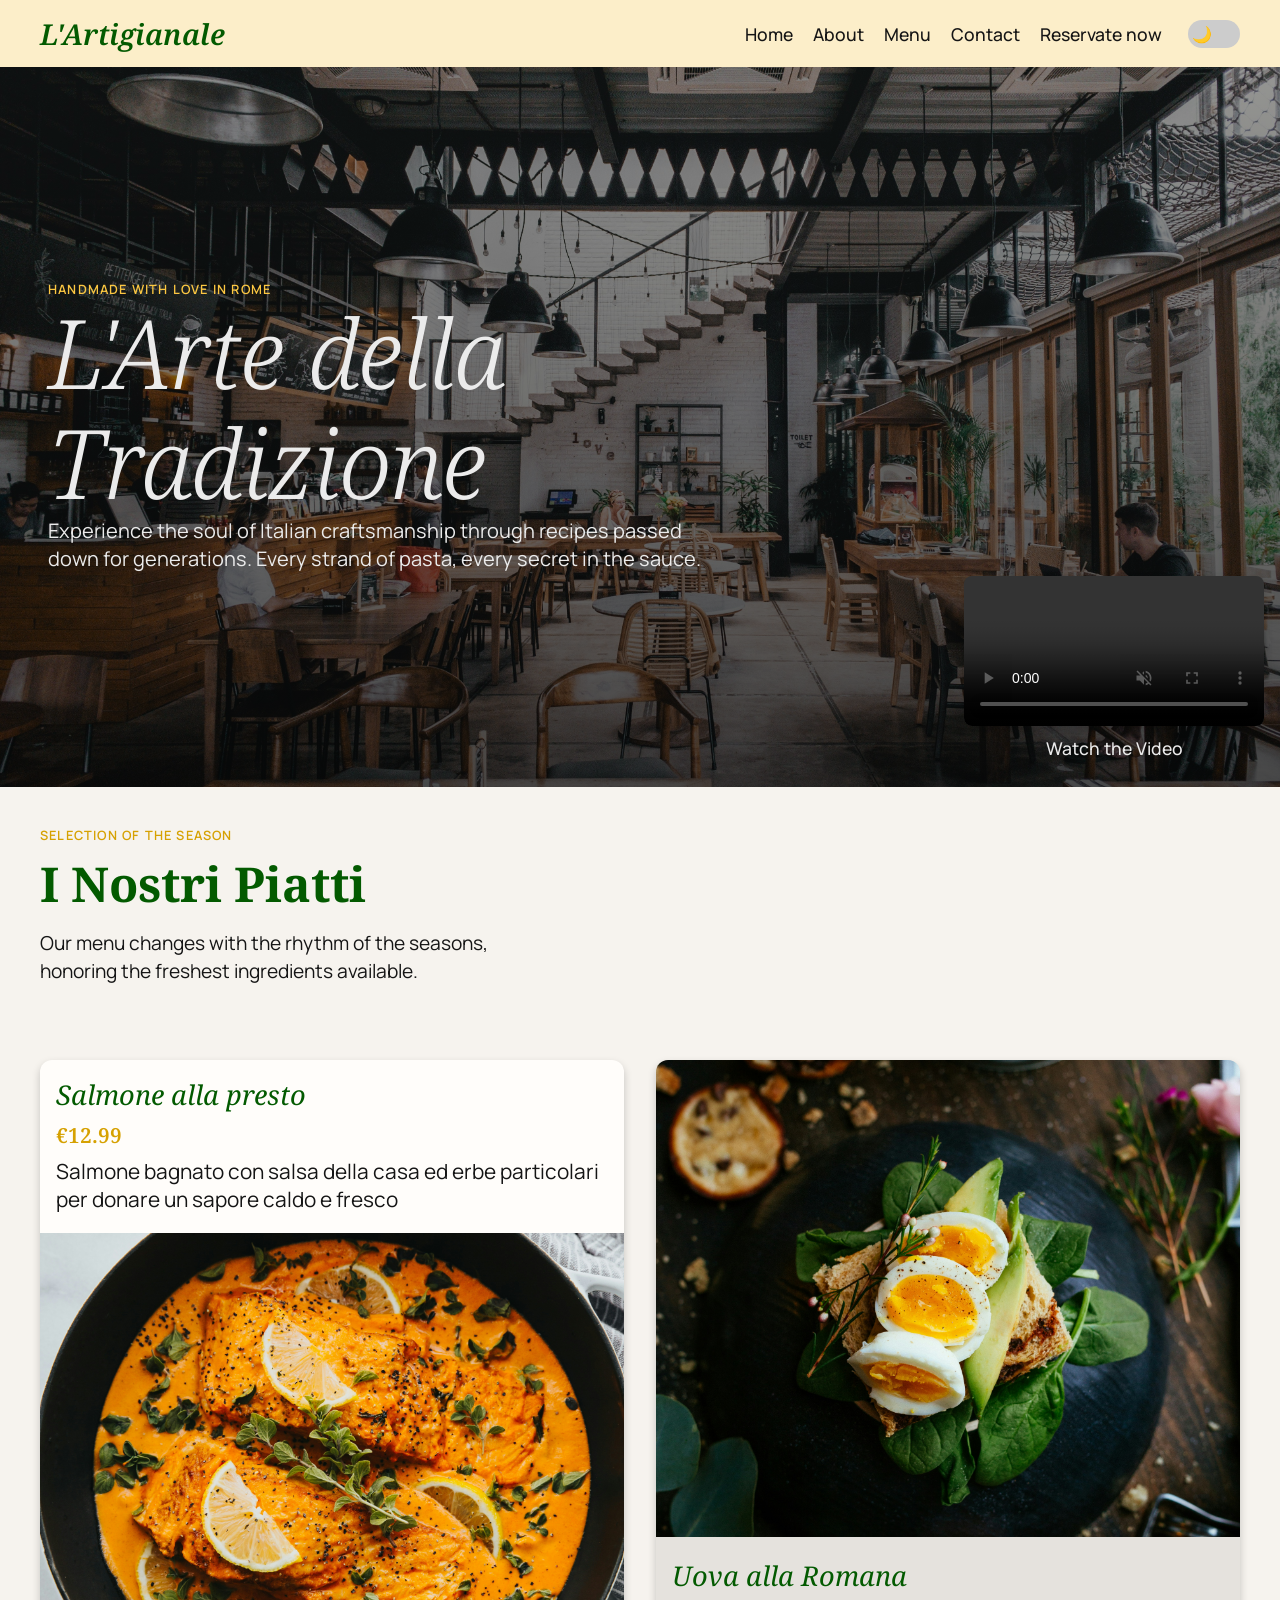
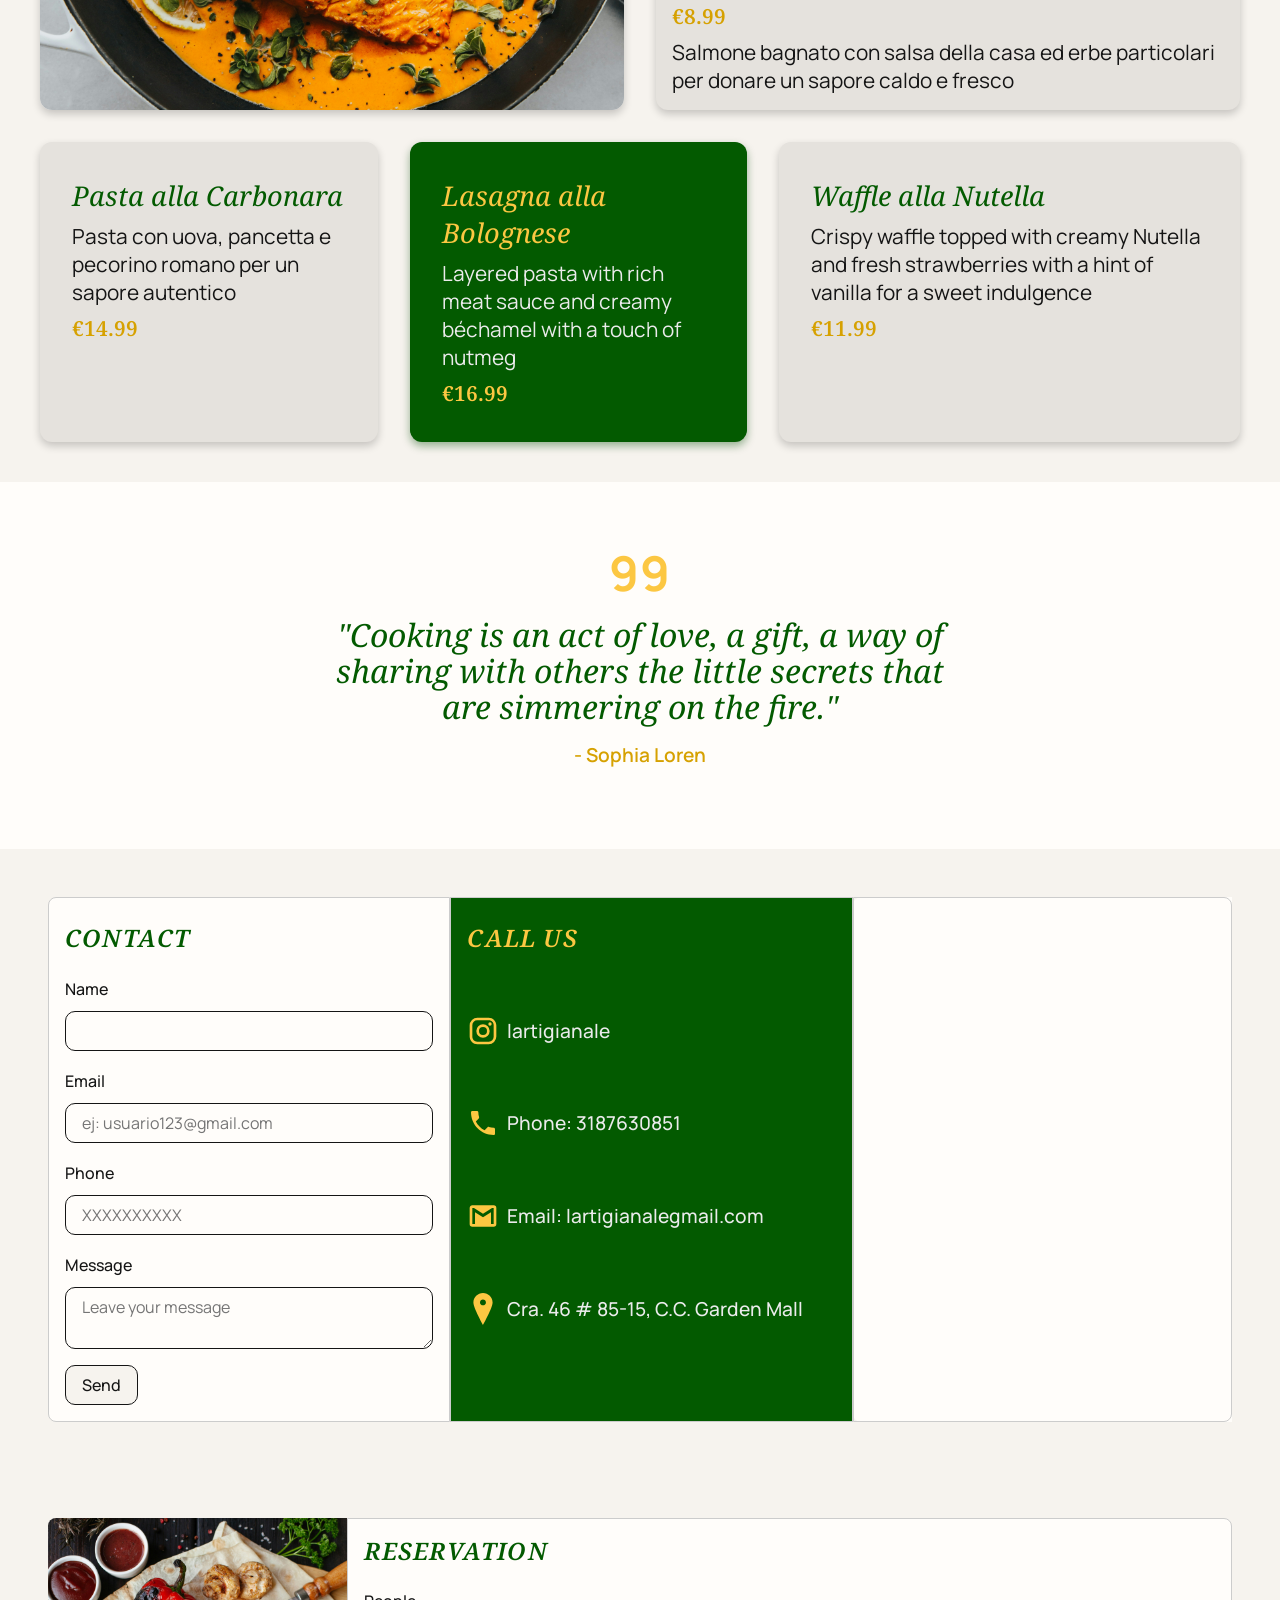
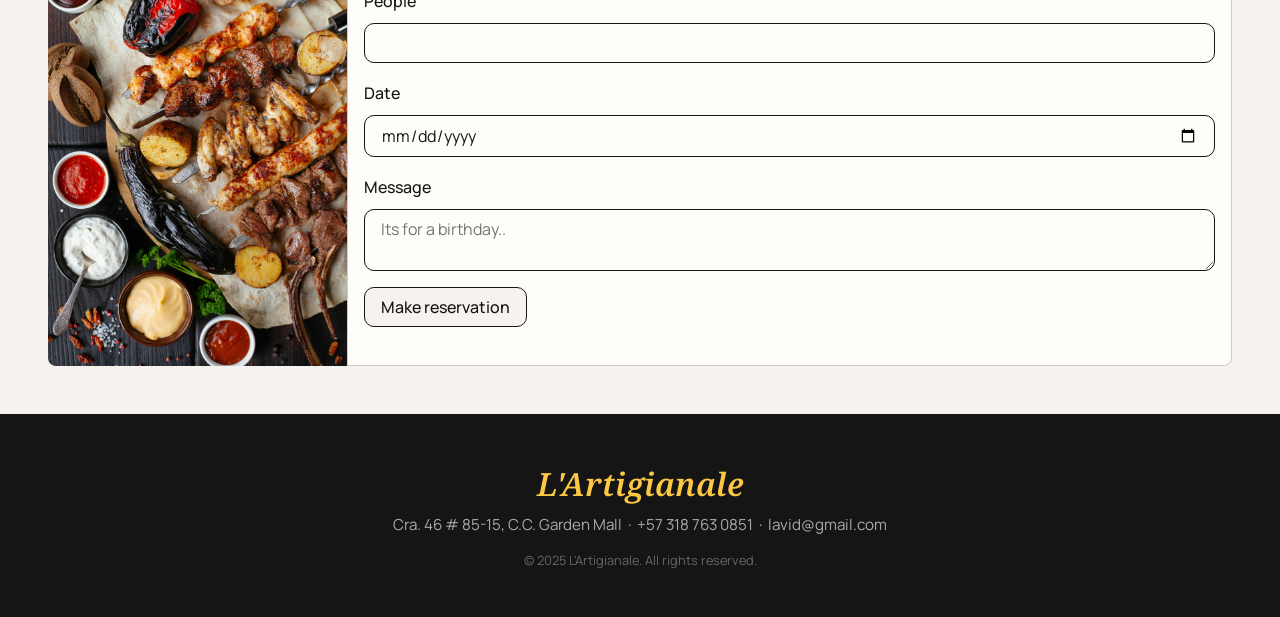
==== commit 0e05fdd6: "pages oscuras" ====
--- a/index.html
+++ b/index.html
@@ -19,6 +19,10 @@
                 <a class="navi" href="/menu.html">Menu</a>
                 <a class="navi" href="#mostrar">Contact</a>
                 <a class="navi" href="#reservation">Reservate now</a>
+                <label class="theme-switch">
+                <input type="checkbox" id="theme-toggle">
+                <span class="slider"></span>
+                </label>
             </div>
         </nav>
         <div class="section-hero">
@@ -223,6 +227,25 @@
             lavid@gmail.com</p>
         <p class="footer-text footer-copy">© 2025 L'Artigianale. All rights reserved.</p>
     </footer>
+    <script>
+    const toggle = document.getElementById('theme-toggle');
+
+    toggle.addEventListener('change', () => {
+        if (toggle.checked) {
+            document.documentElement.setAttribute('data-theme', 'dark');
+            localStorage.setItem('theme', 'dark');
+        } else {
+            document.documentElement.removeAttribute('data-theme');
+            localStorage.setItem('theme', 'light');
+        }
+    });
+
+    // Recordar preferencia al recargar
+    if (localStorage.getItem('theme') === 'dark') {
+        document.documentElement.setAttribute('data-theme', 'dark');
+        toggle.checked = true;
+    }
+</script>
 </body>
 
 </html>
--- a/css/style.css
+++ b/css/style.css
@@ -16,11 +16,62 @@
     --color-text-1: #151515;
     --color-text-2: #333;
     --color-text-3: #ebebeb;
+    --color-text-hero: #ebebeb;
+    --color-text-menu: #151515;
+    --color-text-lasagna: #ebebeb;
 
     --font-family: 'Noto Serif', sans-serif;
     --font-family-2: 'Manrope', serif;
 }
-
+[data-theme="dark"] {
+    --color-background: #1a1a1a;
+    --color-background-2: #111010;
+    --color-text-1: #ffffff;
+    --color-text-2: #cfcfcf;
+    --color-text-3: #272626;
+    --color-text-hero: #ebebeb;
+    --color-primary: #4caf50;
+    --color-text-menu: #151515;
+    --color-text-lasagna: #151515;
+
+}
+
+.theme-switch {
+    position: relative;
+    width: 52px;
+    height: 28px;
+    margin-left: 16px;
+}
+
+.theme-switch input { display: none; }
+
+.slider {
+    position: absolute;
+    inset: 0;
+    background-color: #ccc;
+    border-radius: 20px;
+    cursor: pointer;
+    transition: 0.3s;
+}
+
+.slider::after {
+    content: "🌙";
+    position: absolute;
+    left: 4px;
+    top: 50%;
+    transform: translateY(-50%);
+    font-size: 16px;
+    transition: 0.4s;
+}
+
+input:checked + .slider {
+    background-color: #333;
+}
+
+input:checked + .slider::after {
+    content: "☀️";
+    left: 28px;
+}
 header {
     display: flex;
     flex-direction: column;
@@ -56,7 +107,7 @@
 
 .navi {
     margin: 0 10px;
-    color: var(--color-text-1);
+    color: var(--color-text-menu);
     text-decoration: none;
     font-family: var(--font-family-2);
     font-size: 1.1rem;
@@ -73,12 +124,12 @@
     height: 2px;
     bottom: -4px;
     left: 0;
-    background-color: var(--color-text-1);
+    background-color: var(--color-text-menu);
     transition: all 0.2s ease-in-out;
 }
 
 .navi:hover {
-    color: var(--color-text-1);
+    color: var(--color-text-menu);
 }
 
 .navi:hover::after {
@@ -93,7 +144,7 @@
     width: 100%;
     height: 80vh;
     background-image: linear-gradient(to bottom, rgba(0, 0, 0, 0.4), rgba(0, 0, 0, 0.7)),
-        url(/img/hero.jpg);
+        url(../img/hero.jpg);
     background-size: cover;
     background-repeat: no-repeat;
     background-position: center;
@@ -123,7 +174,7 @@
 }
 
 .hero-title {
-    color: var(--color-text-3);
+    color: var(--color-text-hero);
     font-family: var(--font-family);
     font-size: 6rem;
     font-style: italic;
@@ -139,7 +190,7 @@
     font-style: normal;
     font-weight: 400;
     line-height: 28px;
-    color: var(--color-text-3);
+    color: var(--color-text-hero);
 }
 
 .container-video {
@@ -248,7 +299,7 @@
     align-self: stretch;
     grid-template-areas: "area1 area1 area1 area1 area1 area2 area2 area2 area2 area2"
         "area3 area3 area3 area4 area4 area4 area5 area5 area5 area5";
-    grid-template-rows: 650px 230px;
+    grid-template-rows: 650px auto;
     grid-template-columns: repeat(10, minmax(0, 1fr));
 }
 
@@ -291,7 +342,7 @@
     font-style: normal;
     font-weight: 400;
     line-height: 28px;
-    color: var(--color-text-1);
+    color: var(--color-text-menu);
 }
 
 .saucer-img {
@@ -339,7 +390,7 @@
 }
 
 .white {
-    color: var(--color-text-3);
+    color: var(--color-text-lasagna);
 }
 
 .cal {
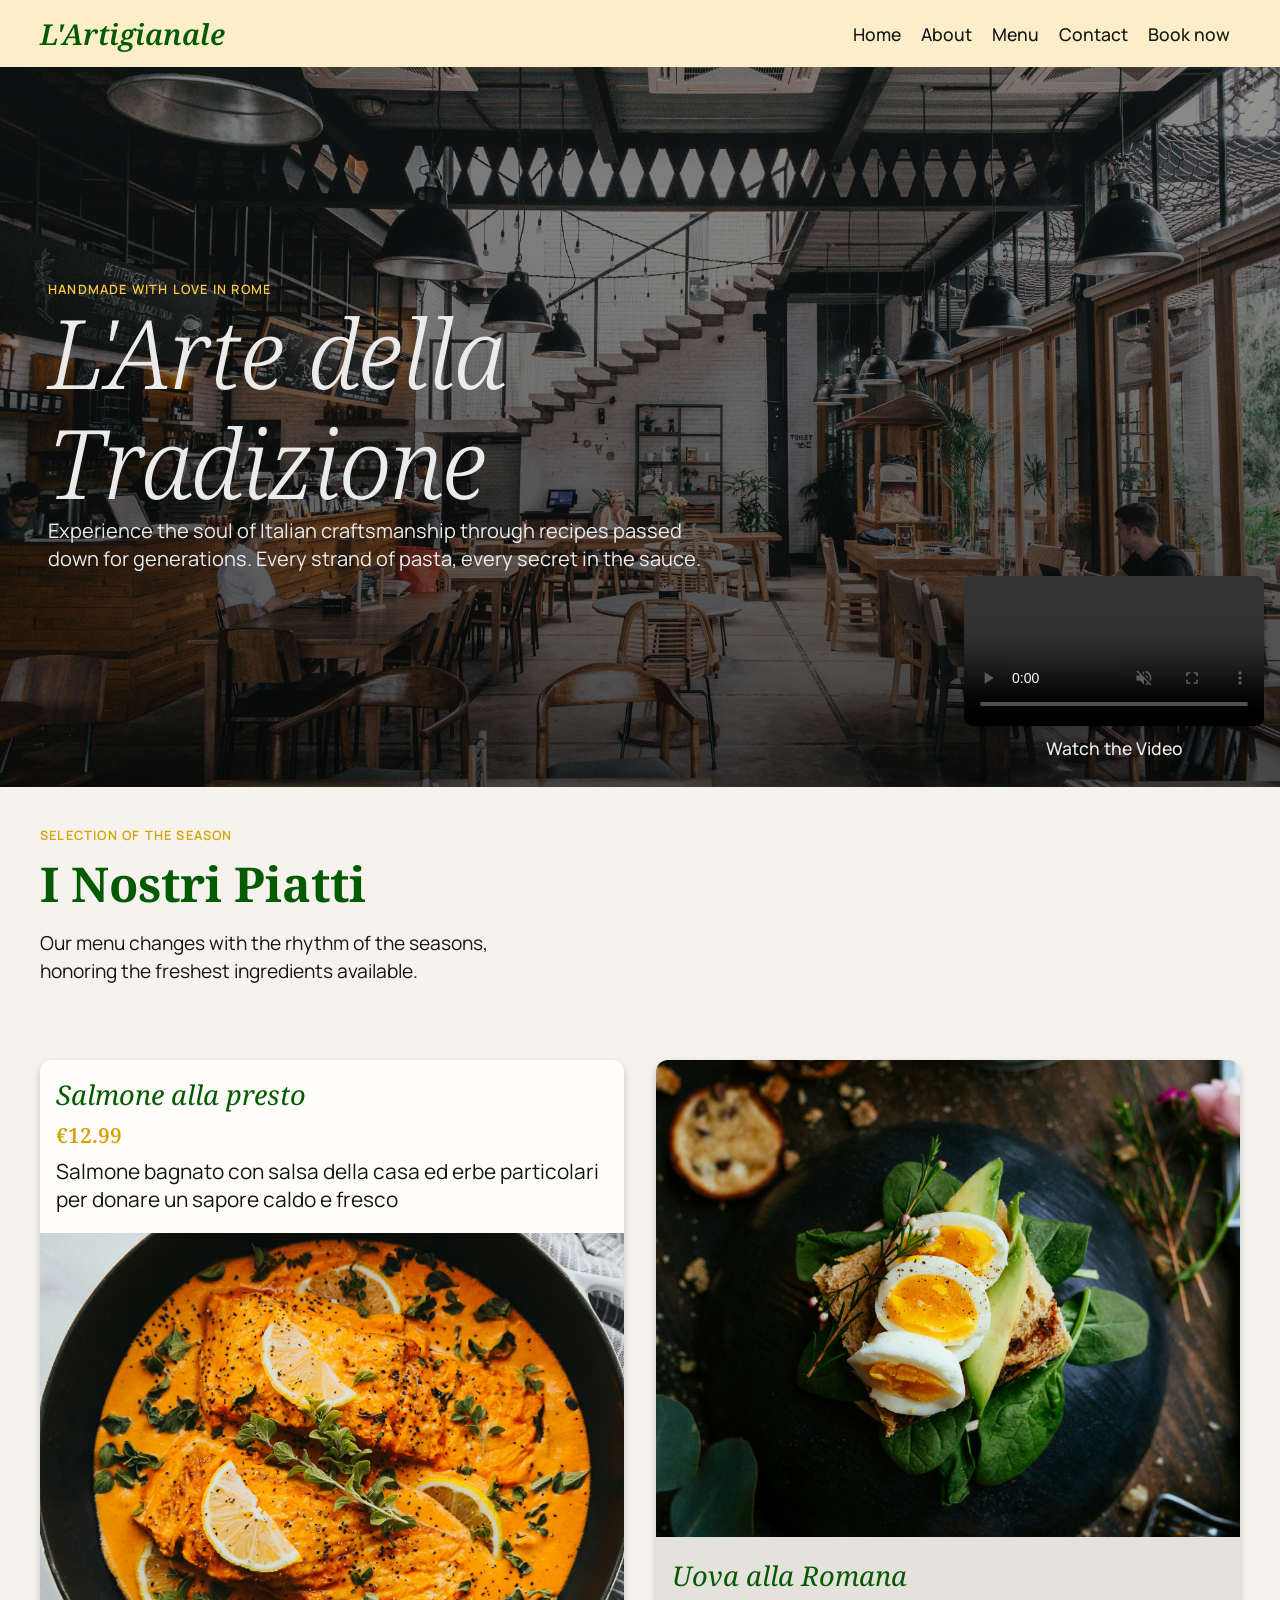
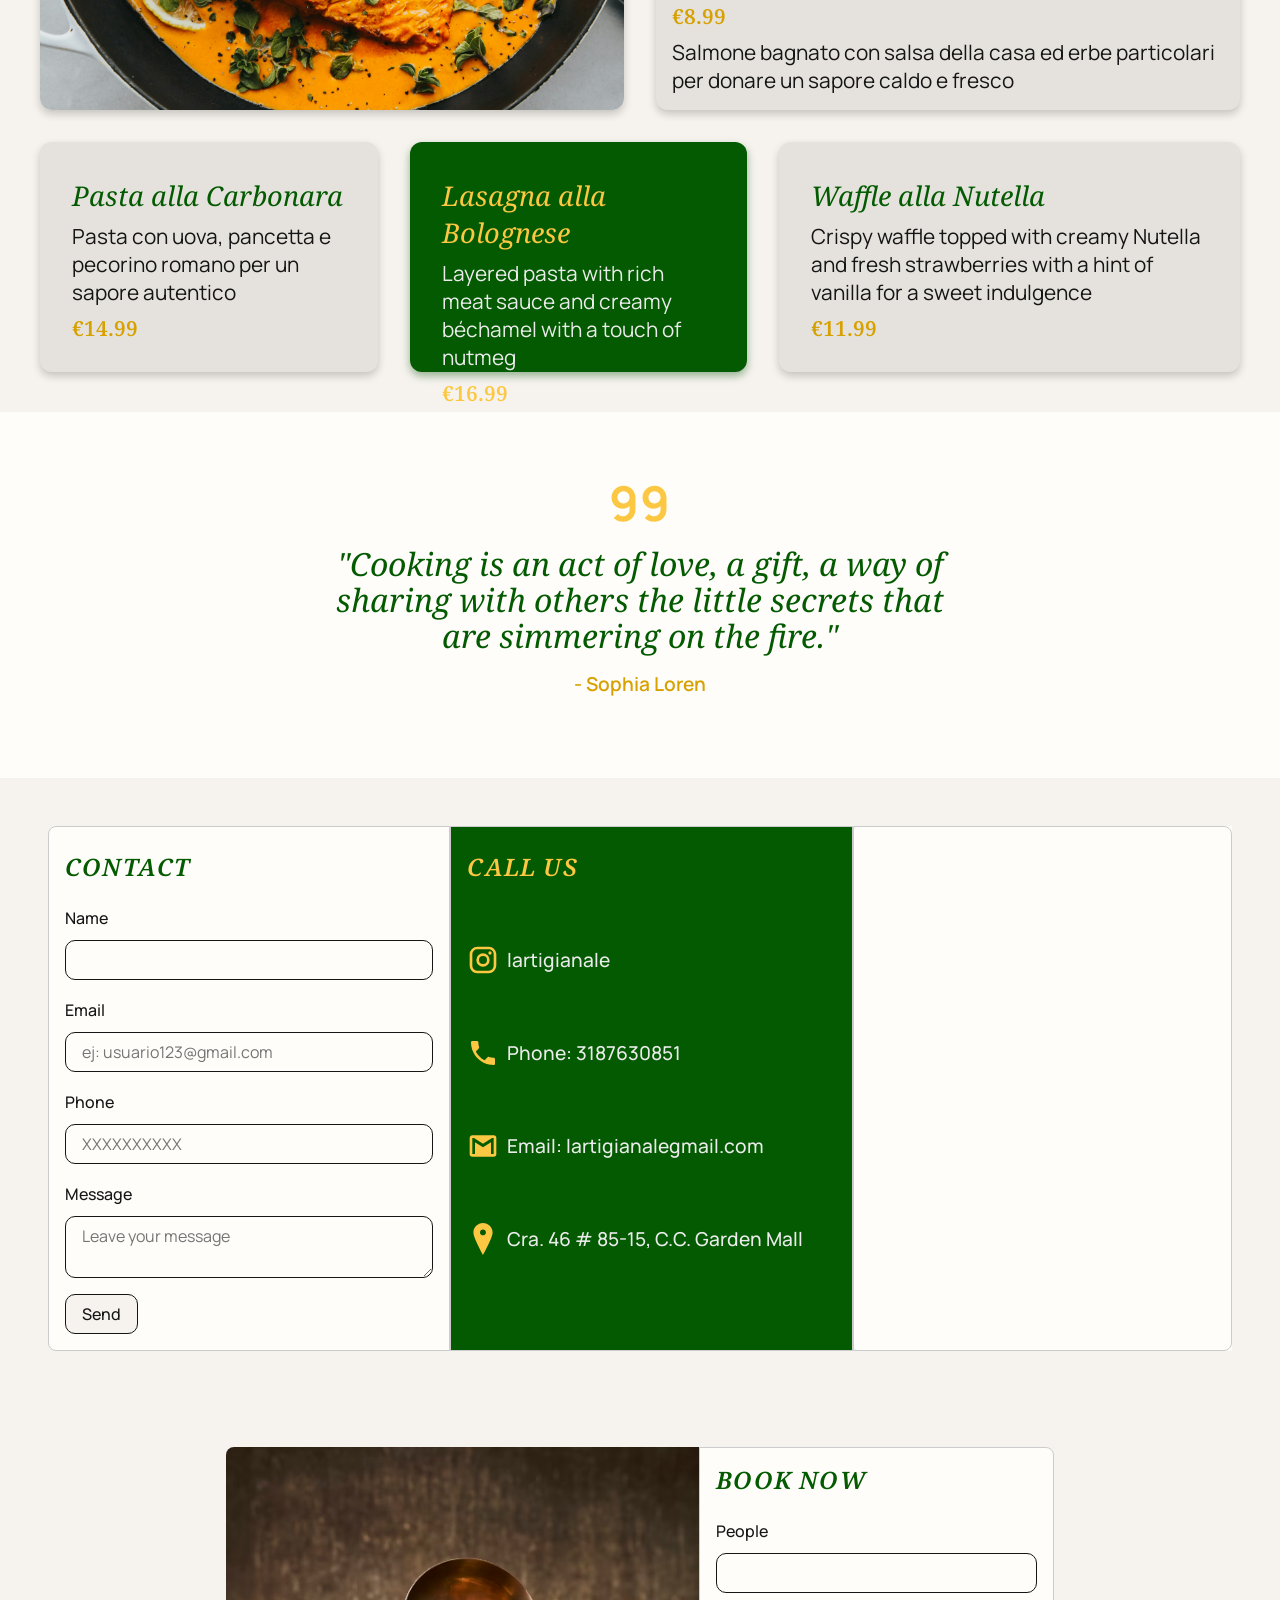
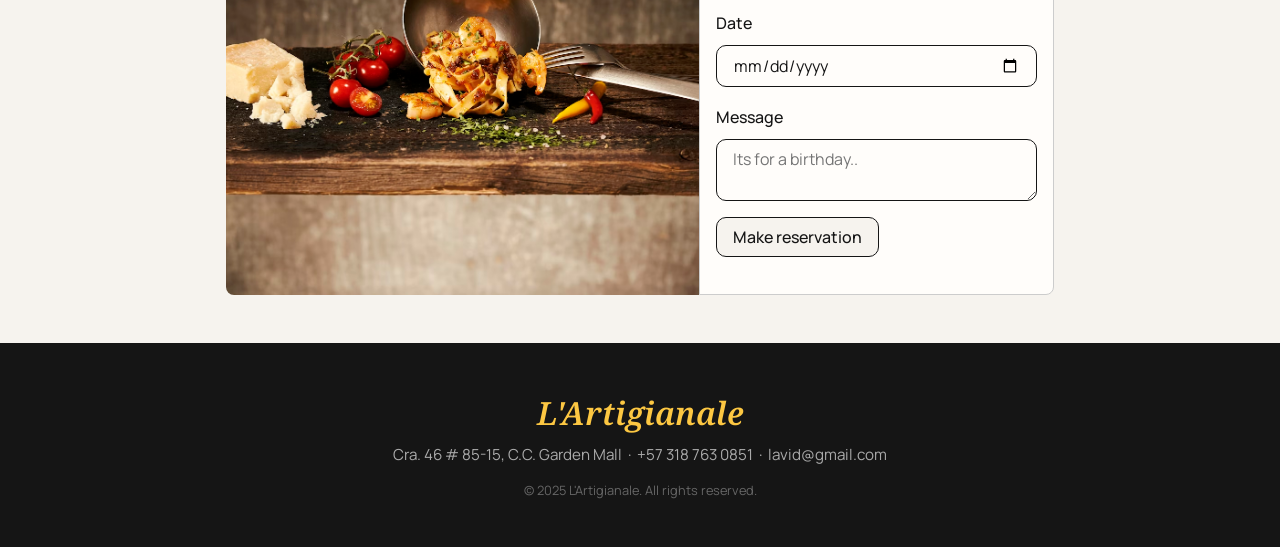
==== commit 8ddc27e0: "book fixed" ====
--- a/index.html
+++ b/index.html
@@ -18,11 +18,7 @@
                 <a class="navi" href="/about.html">About</a>
                 <a class="navi" href="/menu.html">Menu</a>
                 <a class="navi" href="#mostrar">Contact</a>
-                <a class="navi" href="#reservation">Reservate now</a>
-                <label class="theme-switch">
-                <input type="checkbox" id="theme-toggle">
-                <span class="slider"></span>
-                </label>
+                <a class="navi" href="#reservation">Book now</a>
             </div>
         </nav>
         <div class="section-hero">
@@ -196,12 +192,12 @@
                     loading="lazy" referrerpolicy="no-referrer-when-downgrade"></iframe>
             </div>
         </section>
-        <section class="contact">
-
-            <img class="asao" src="./img/asado.jpg" alt="asado">
+        <section class="contact cont-book">
+
+            <img class="asao" src="./img/plato.avif" alt="asado">
 
             <div class="info reservation" id="reservation">
-                <h2 class="contact-title">Reservation</h2>
+                <h2 class="contact-title">Book now</h2>
                 <form>
                     <div class="campo">
                         <label class="label-form">People</label>
@@ -227,25 +223,6 @@
             lavid@gmail.com</p>
         <p class="footer-text footer-copy">© 2025 L'Artigianale. All rights reserved.</p>
     </footer>
-    <script>
-    const toggle = document.getElementById('theme-toggle');
-
-    toggle.addEventListener('change', () => {
-        if (toggle.checked) {
-            document.documentElement.setAttribute('data-theme', 'dark');
-            localStorage.setItem('theme', 'dark');
-        } else {
-            document.documentElement.removeAttribute('data-theme');
-            localStorage.setItem('theme', 'light');
-        }
-    });
-
-    // Recordar preferencia al recargar
-    if (localStorage.getItem('theme') === 'dark') {
-        document.documentElement.setAttribute('data-theme', 'dark');
-        toggle.checked = true;
-    }
-</script>
 </body>
 
 </html>
--- a/css/style.css
+++ b/css/style.css
@@ -16,62 +16,11 @@
     --color-text-1: #151515;
     --color-text-2: #333;
     --color-text-3: #ebebeb;
-    --color-text-hero: #ebebeb;
-    --color-text-menu: #151515;
-    --color-text-lasagna: #ebebeb;
 
     --font-family: 'Noto Serif', sans-serif;
     --font-family-2: 'Manrope', serif;
 }
-[data-theme="dark"] {
-    --color-background: #1a1a1a;
-    --color-background-2: #111010;
-    --color-text-1: #ffffff;
-    --color-text-2: #cfcfcf;
-    --color-text-3: #272626;
-    --color-text-hero: #ebebeb;
-    --color-primary: #4caf50;
-    --color-text-menu: #151515;
-    --color-text-lasagna: #151515;
-
-}
-
-.theme-switch {
-    position: relative;
-    width: 52px;
-    height: 28px;
-    margin-left: 16px;
-}
-
-.theme-switch input { display: none; }
-
-.slider {
-    position: absolute;
-    inset: 0;
-    background-color: #ccc;
-    border-radius: 20px;
-    cursor: pointer;
-    transition: 0.3s;
-}
-
-.slider::after {
-    content: "🌙";
-    position: absolute;
-    left: 4px;
-    top: 50%;
-    transform: translateY(-50%);
-    font-size: 16px;
-    transition: 0.4s;
-}
-
-input:checked + .slider {
-    background-color: #333;
-}
-
-input:checked + .slider::after {
-    content: "☀️";
-    left: 28px;
-}
+
 header {
     display: flex;
     flex-direction: column;
@@ -107,7 +56,7 @@
 
 .navi {
     margin: 0 10px;
-    color: var(--color-text-menu);
+    color: var(--color-text-1);
     text-decoration: none;
     font-family: var(--font-family-2);
     font-size: 1.1rem;
@@ -124,12 +73,12 @@
     height: 2px;
     bottom: -4px;
     left: 0;
-    background-color: var(--color-text-menu);
+    background-color: var(--color-text-1);
     transition: all 0.2s ease-in-out;
 }
 
 .navi:hover {
-    color: var(--color-text-menu);
+    color: var(--color-text-1);
 }
 
 .navi:hover::after {
@@ -144,7 +93,7 @@
     width: 100%;
     height: 80vh;
     background-image: linear-gradient(to bottom, rgba(0, 0, 0, 0.4), rgba(0, 0, 0, 0.7)),
-        url(../img/hero.jpg);
+        url(/img/hero.jpg);
     background-size: cover;
     background-repeat: no-repeat;
     background-position: center;
@@ -174,7 +123,7 @@
 }
 
 .hero-title {
-    color: var(--color-text-hero);
+    color: var(--color-text-3);
     font-family: var(--font-family);
     font-size: 6rem;
     font-style: italic;
@@ -190,7 +139,7 @@
     font-style: normal;
     font-weight: 400;
     line-height: 28px;
-    color: var(--color-text-hero);
+    color: var(--color-text-3);
 }
 
 .container-video {
@@ -299,7 +248,7 @@
     align-self: stretch;
     grid-template-areas: "area1 area1 area1 area1 area1 area2 area2 area2 area2 area2"
         "area3 area3 area3 area4 area4 area4 area5 area5 area5 area5";
-    grid-template-rows: 650px auto;
+    grid-template-rows: 650px 230px;
     grid-template-columns: repeat(10, minmax(0, 1fr));
 }
 
@@ -342,7 +291,7 @@
     font-style: normal;
     font-weight: 400;
     line-height: 28px;
-    color: var(--color-text-menu);
+    color: var(--color-text-1);
 }
 
 .saucer-img {
@@ -390,7 +339,7 @@
 }
 
 .white {
-    color: var(--color-text-lasagna);
+    color: var(--color-text-3);
 }
 
 .cal {
@@ -572,19 +521,23 @@
     border: 0;
 }
 
+.cont-book{
+    justify-content: center;
+}
+
 .reservation {
-    width: 100%;
+    width: 30%;
     padding: 0.5rem 1rem;
     border-radius: 0 8px 8px 0;
 }
 
 .asao {
-    width: 20rem;
+    width: 40%;
     height: 28rem;
     border-radius: 8px 0 0 8px;
-    align-self: center;
-}
-
+    min-height: 0;
+    object-fit: cover;
+}
 
 .footer-logo {
     font-family: var(--font-family);
@@ -614,4 +567,4 @@
     gap: 0.6rem;
     padding: 3rem 40px;
     text-align: center;
-}+}
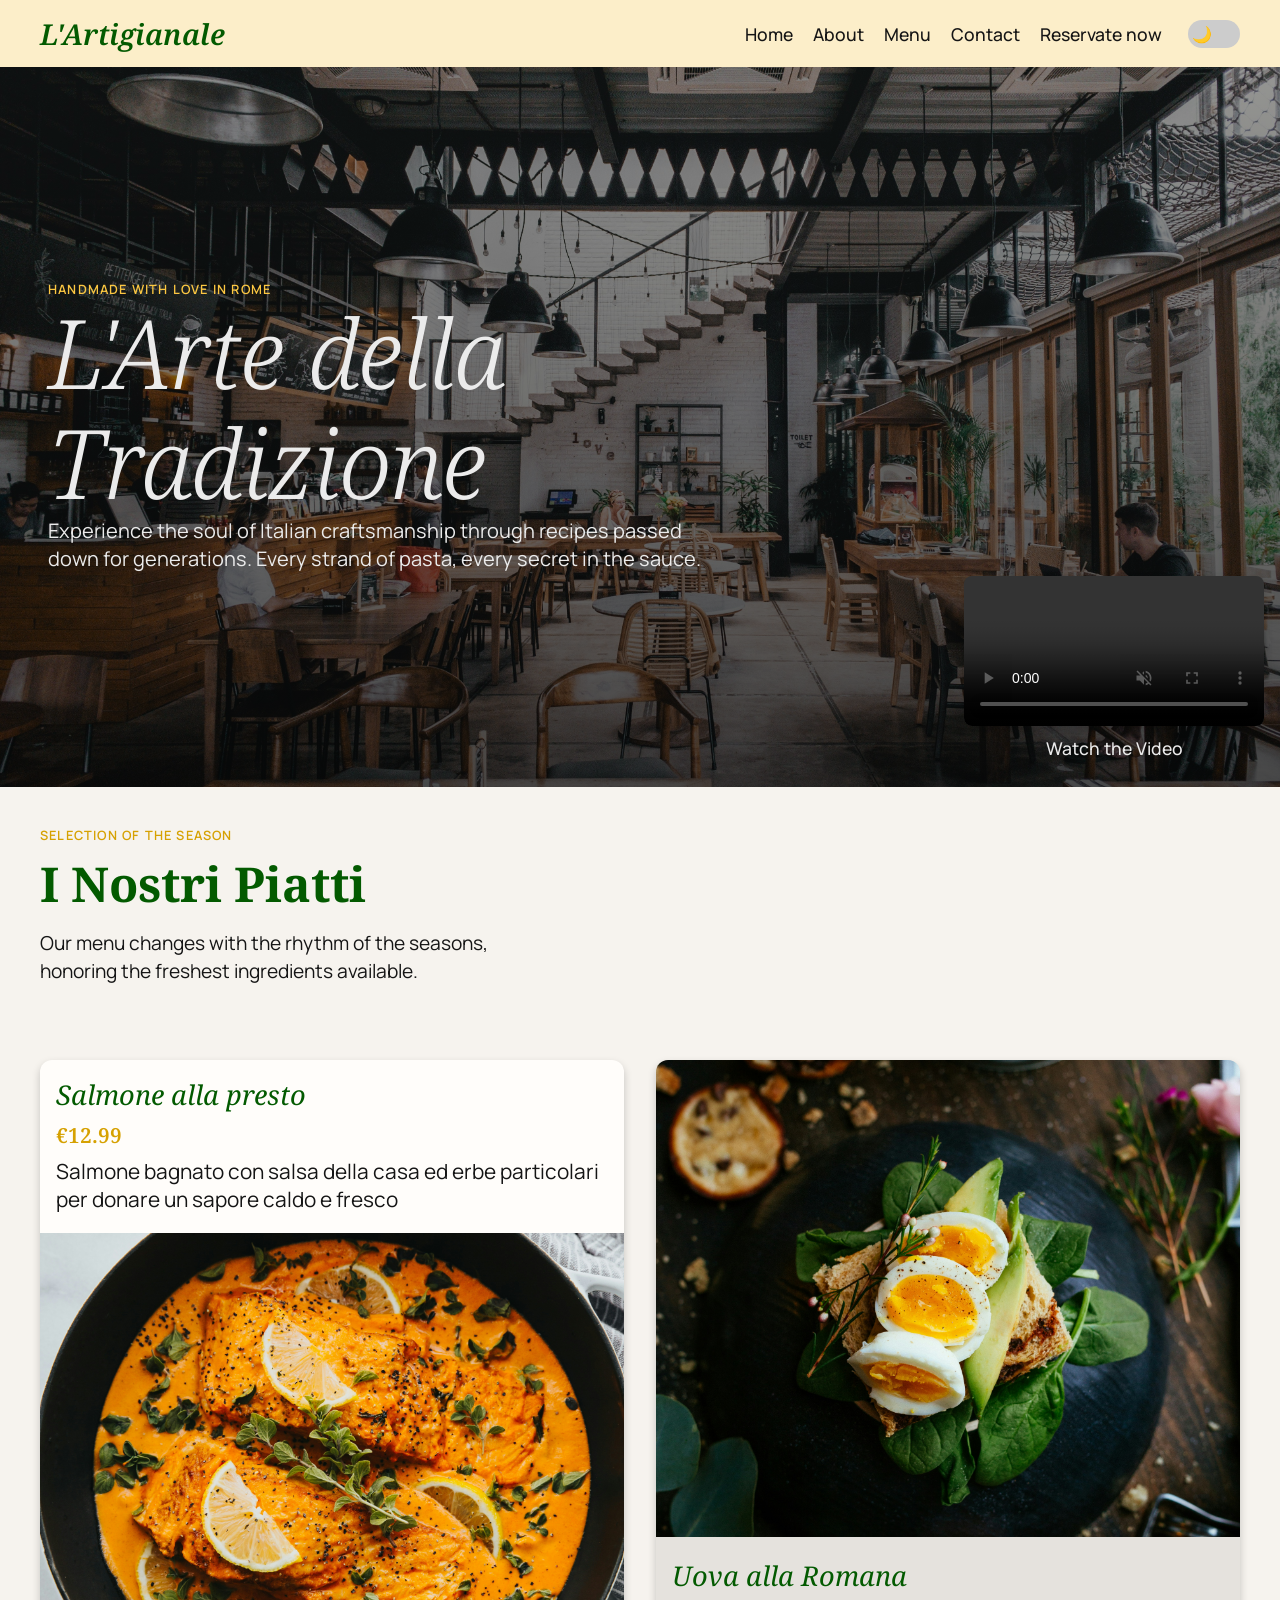
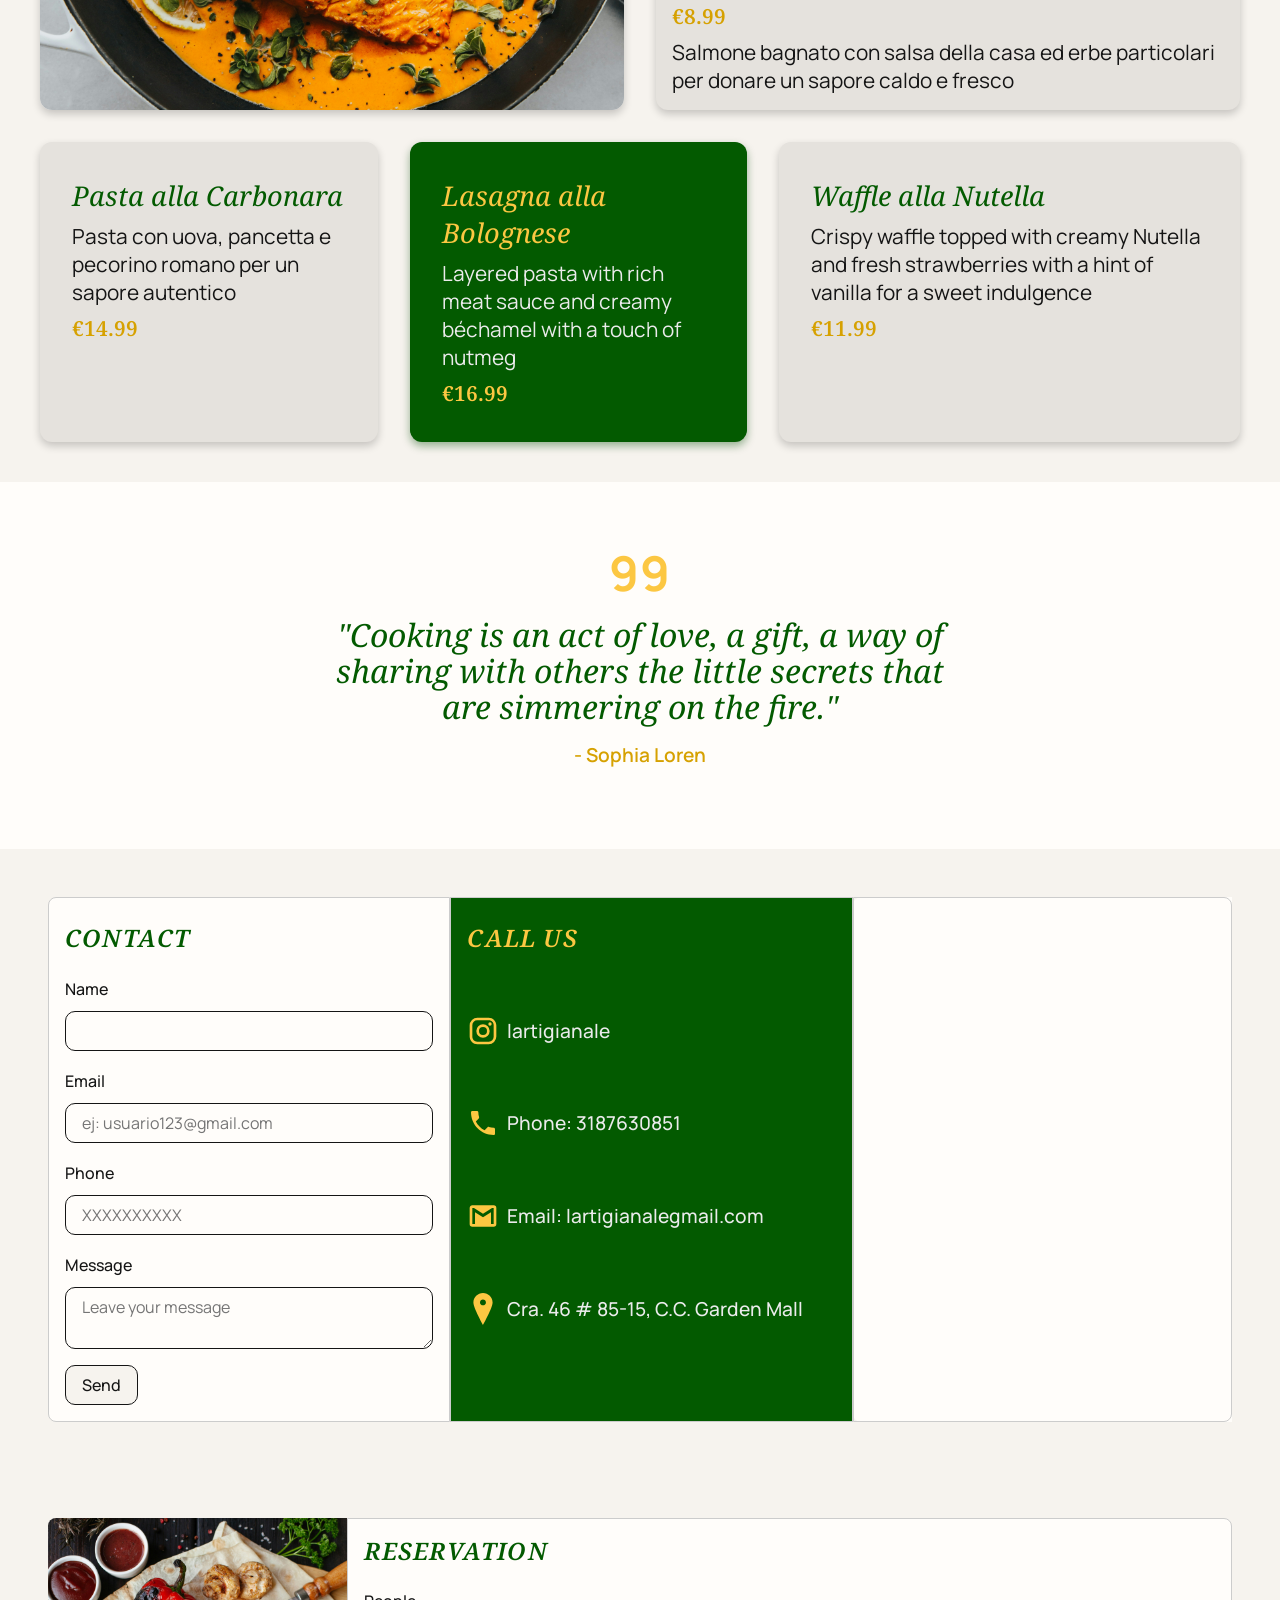
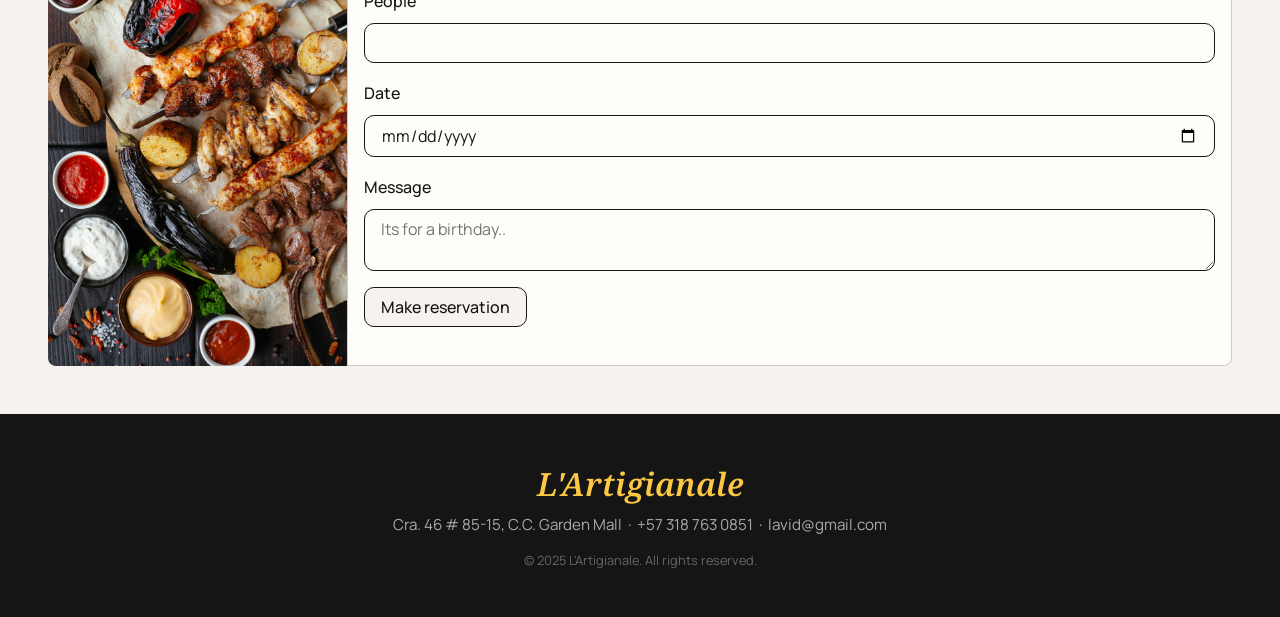
==== commit dbd60e47: "responsive table" ====
--- a/index.html
+++ b/index.html
@@ -18,7 +18,11 @@
                 <a class="navi" href="/about.html">About</a>
                 <a class="navi" href="/menu.html">Menu</a>
                 <a class="navi" href="#mostrar">Contact</a>
-                <a class="navi" href="#reservation">Book now</a>
+                <a class="navi" href="#reservation">Reservate now</a>
+                <label class="theme-switch">
+                    <input type="checkbox" id="theme-toggle">
+                    <span class="slider"></span>
+                </label>
             </div>
         </nav>
         <div class="section-hero">
@@ -192,12 +196,12 @@
                     loading="lazy" referrerpolicy="no-referrer-when-downgrade"></iframe>
             </div>
         </section>
-        <section class="contact cont-book">
-
-            <img class="asao" src="./img/plato.avif" alt="asado">
+        <section class="contact rese">
+
+            <img class="asao" src="./img/asado.jpg" alt="asado">
 
             <div class="info reservation" id="reservation">
-                <h2 class="contact-title">Book now</h2>
+                <h2 class="contact-title">Reservation</h2>
                 <form>
                     <div class="campo">
                         <label class="label-form">People</label>
@@ -223,6 +227,25 @@
             lavid@gmail.com</p>
         <p class="footer-text footer-copy">© 2025 L'Artigianale. All rights reserved.</p>
     </footer>
+    <script>
+        const toggle = document.getElementById('theme-toggle');
+
+        toggle.addEventListener('change', () => {
+            if (toggle.checked) {
+                document.documentElement.setAttribute('data-theme', 'dark');
+                localStorage.setItem('theme', 'dark');
+            } else {
+                document.documentElement.removeAttribute('data-theme');
+                localStorage.setItem('theme', 'light');
+            }
+        });
+
+        // Recordar preferencia al recargar
+        if (localStorage.getItem('theme') === 'dark') {
+            document.documentElement.setAttribute('data-theme', 'dark');
+            toggle.checked = true;
+        }
+    </script>
 </body>
 
 </html>
--- a/css/style.css
+++ b/css/style.css
@@ -16,9 +16,64 @@
     --color-text-1: #151515;
     --color-text-2: #333;
     --color-text-3: #ebebeb;
+    --color-text-hero: #ebebeb;
+    --color-text-menu: #151515;
+    --color-text-lasagna: #ebebeb;
 
     --font-family: 'Noto Serif', sans-serif;
     --font-family-2: 'Manrope', serif;
+}
+
+[data-theme="dark"] {
+    --color-background: #1a1a1a;
+    --color-background-2: #111010;
+    --color-text-1: #ffffff;
+    --color-text-2: #cfcfcf;
+    --color-text-3: #272626;
+    --color-text-hero: #ebebeb;
+    --color-primary: #4caf50;
+    --color-text-menu: #151515;
+    --color-text-lasagna: #151515;
+
+}
+
+.theme-switch {
+    position: relative;
+    width: 52px;
+    height: 28px;
+    margin-left: 16px;
+}
+
+.theme-switch input {
+    display: none;
+}
+
+.slider {
+    position: absolute;
+    inset: 0;
+    background-color: #ccc;
+    border-radius: 20px;
+    cursor: pointer;
+    transition: 0.3s;
+}
+
+.slider::after {
+    content: "🌙";
+    position: absolute;
+    left: 4px;
+    top: 50%;
+    transform: translateY(-50%);
+    font-size: 16px;
+    transition: 0.4s;
+}
+
+input:checked+.slider {
+    background-color: #333;
+}
+
+input:checked+.slider::after {
+    content: "☀️";
+    left: 28px;
 }
 
 header {
@@ -56,7 +111,7 @@
 
 .navi {
     margin: 0 10px;
-    color: var(--color-text-1);
+    color: var(--color-text-menu);
     text-decoration: none;
     font-family: var(--font-family-2);
     font-size: 1.1rem;
@@ -73,12 +128,12 @@
     height: 2px;
     bottom: -4px;
     left: 0;
-    background-color: var(--color-text-1);
+    background-color: var(--color-text-menu);
     transition: all 0.2s ease-in-out;
 }
 
 .navi:hover {
-    color: var(--color-text-1);
+    color: var(--color-text-menu);
 }
 
 .navi:hover::after {
@@ -93,7 +148,7 @@
     width: 100%;
     height: 80vh;
     background-image: linear-gradient(to bottom, rgba(0, 0, 0, 0.4), rgba(0, 0, 0, 0.7)),
-        url(/img/hero.jpg);
+        url(../img/hero.jpg);
     background-size: cover;
     background-repeat: no-repeat;
     background-position: center;
@@ -123,7 +178,7 @@
 }
 
 .hero-title {
-    color: var(--color-text-3);
+    color: var(--color-text-hero);
     font-family: var(--font-family);
     font-size: 6rem;
     font-style: italic;
@@ -139,7 +194,7 @@
     font-style: normal;
     font-weight: 400;
     line-height: 28px;
-    color: var(--color-text-3);
+    color: var(--color-text-hero);
 }
 
 .container-video {
@@ -248,7 +303,7 @@
     align-self: stretch;
     grid-template-areas: "area1 area1 area1 area1 area1 area2 area2 area2 area2 area2"
         "area3 area3 area3 area4 area4 area4 area5 area5 area5 area5";
-    grid-template-rows: 650px 230px;
+    grid-template-rows: 650px auto;
     grid-template-columns: repeat(10, minmax(0, 1fr));
 }
 
@@ -291,7 +346,7 @@
     font-style: normal;
     font-weight: 400;
     line-height: 28px;
-    color: var(--color-text-1);
+    color: var(--color-text-menu);
 }
 
 .saucer-img {
@@ -339,7 +394,7 @@
 }
 
 .white {
-    color: var(--color-text-3);
+    color: var(--color-text-lasagna);
 }
 
 .cal {
@@ -521,23 +576,19 @@
     border: 0;
 }
 
-.cont-book{
-    justify-content: center;
-}
-
 .reservation {
-    width: 30%;
+    width: 100%;
     padding: 0.5rem 1rem;
     border-radius: 0 8px 8px 0;
 }
 
 .asao {
-    width: 40%;
+    width: 20rem;
     height: 28rem;
     border-radius: 8px 0 0 8px;
-    min-height: 0;
-    object-fit: cover;
-}
+    align-self: center;
+}
+
 
 .footer-logo {
     font-family: var(--font-family);
@@ -568,3 +619,106 @@
     padding: 3rem 40px;
     text-align: center;
 }
+
+@media screen and (max-width: 768px) {
+
+
+    .navi {
+        font-size: .9rem;
+    }
+
+    .hero-content {
+        padding: 0 1.5rem;
+
+    }
+
+    .slogan {
+        font-size: .7rem;
+    }
+
+    .hero-title {
+        font-size: 4rem;
+    }
+
+    .hero-description {
+        font-size: 1rem;
+        width: 60ch;
+    }
+
+    .container-video {
+        display: none;
+    }
+
+    .footer-text {
+        font-size: 0.8rem;
+    }
+
+    .container-menu-items {
+        grid-template-areas: "area1 area1 area1 area1  area2 area2 area2 area2"
+            "area3 area3 area3 area3 area4 area4 area4 area4"
+            "area5 area5 area5 area5 area5 area5 area5 area5"
+        ;
+        grid-template-columns: repeat(8, 1fr);
+        grid-template-rows: repeat(3, auto);
+        gap: 1.5rem;
+    }
+
+    .menu-preview {
+        gap: 3rem;
+    }
+
+    .saucer-tittle {
+        font-size: 1.3rem;
+    }
+
+    .price {
+        font-size: 1.2rem;
+    }
+
+    .saucer-descripcion {
+        font-size: 1rem;
+    }
+
+    .contact {
+        flex-direction: column;
+    }
+
+    .info-contact {
+        margin-top: 10px;
+    }
+
+    .info {
+        border-radius: 8px 8px 0 0;
+    }
+
+    .call {
+        border-radius: 0;
+    }
+
+    .label-form {
+        font-size: 1rem;
+    }
+
+    .otro {
+        margin: 14px 0 8px;
+    }
+
+    .rese {
+        flex-direction: row;
+    }
+
+    .campo {
+        margin: 1rem 0;
+    }
+}
+
+@media screen and (max-width: 768px) {
+
+    .nav-container {
+        padding: 14px 20px;
+    }
+
+    .logo {
+        font-size: 1rem;
+    }
+}
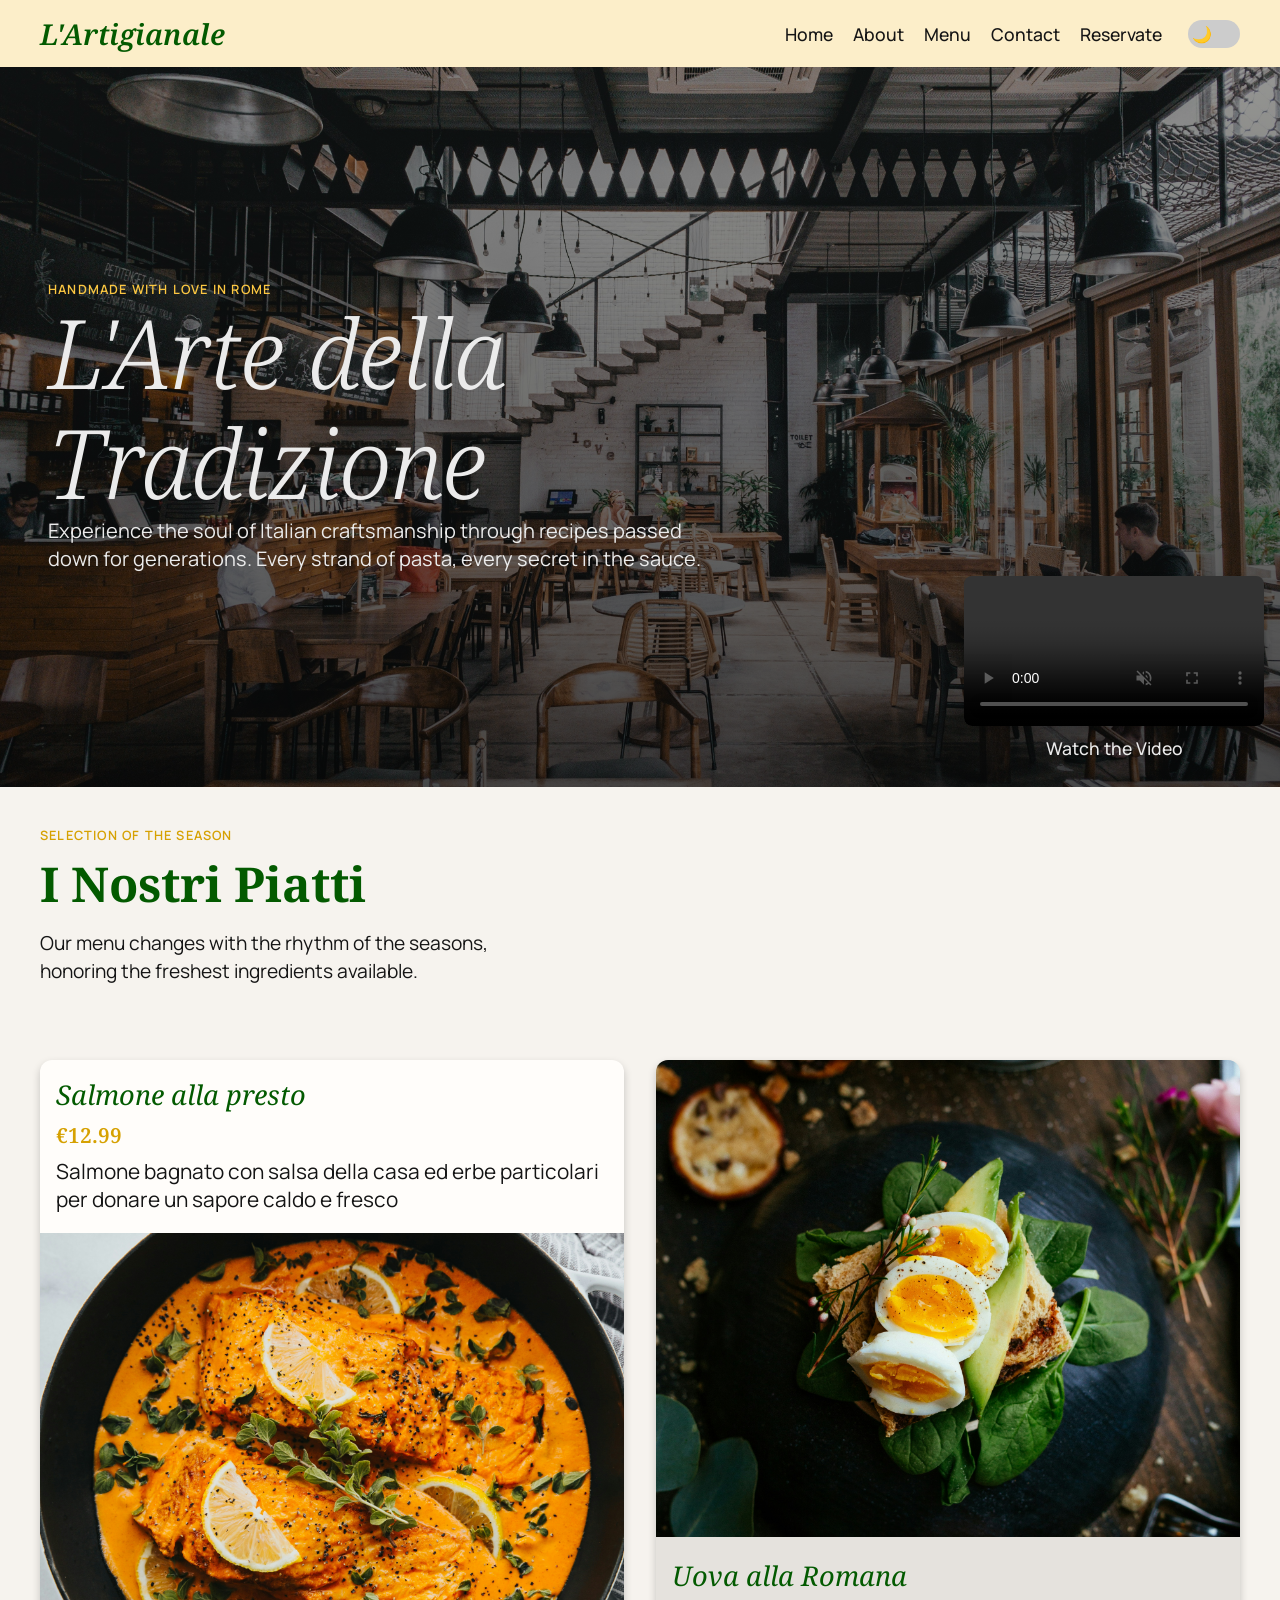
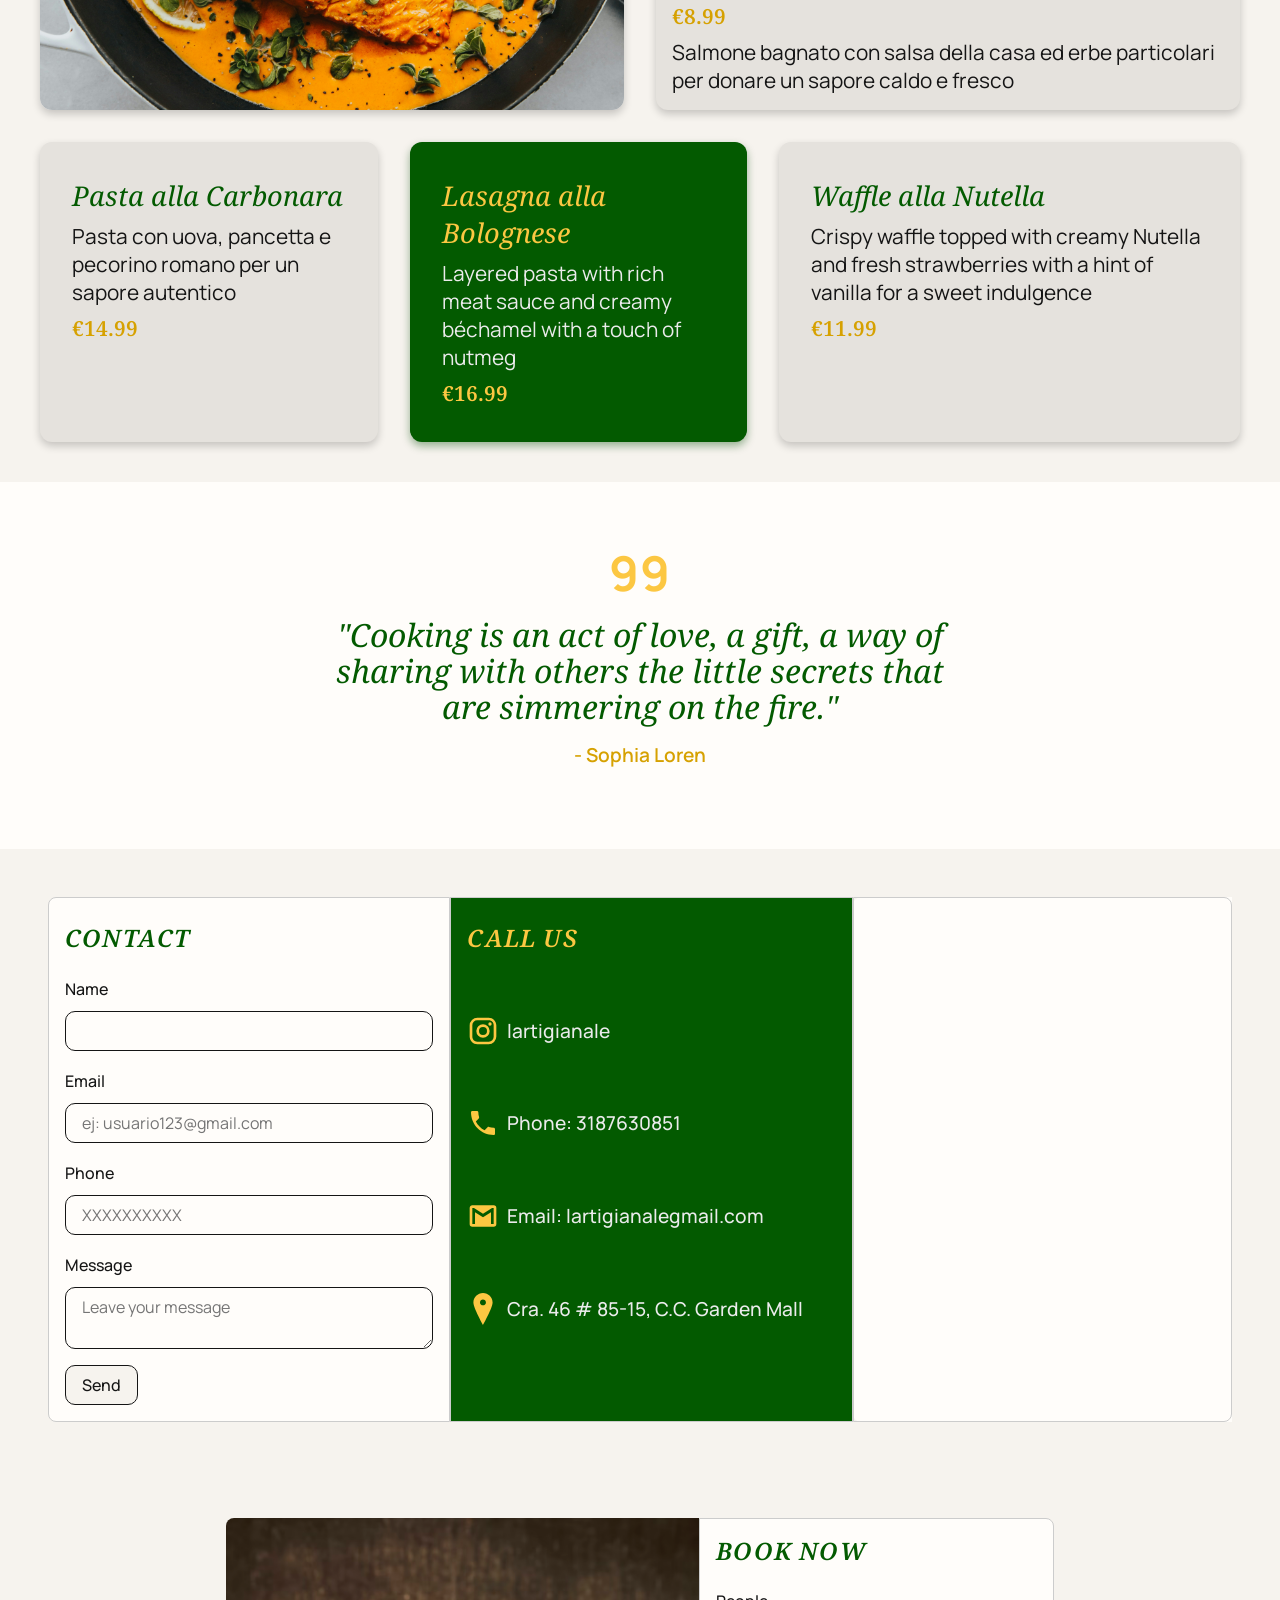
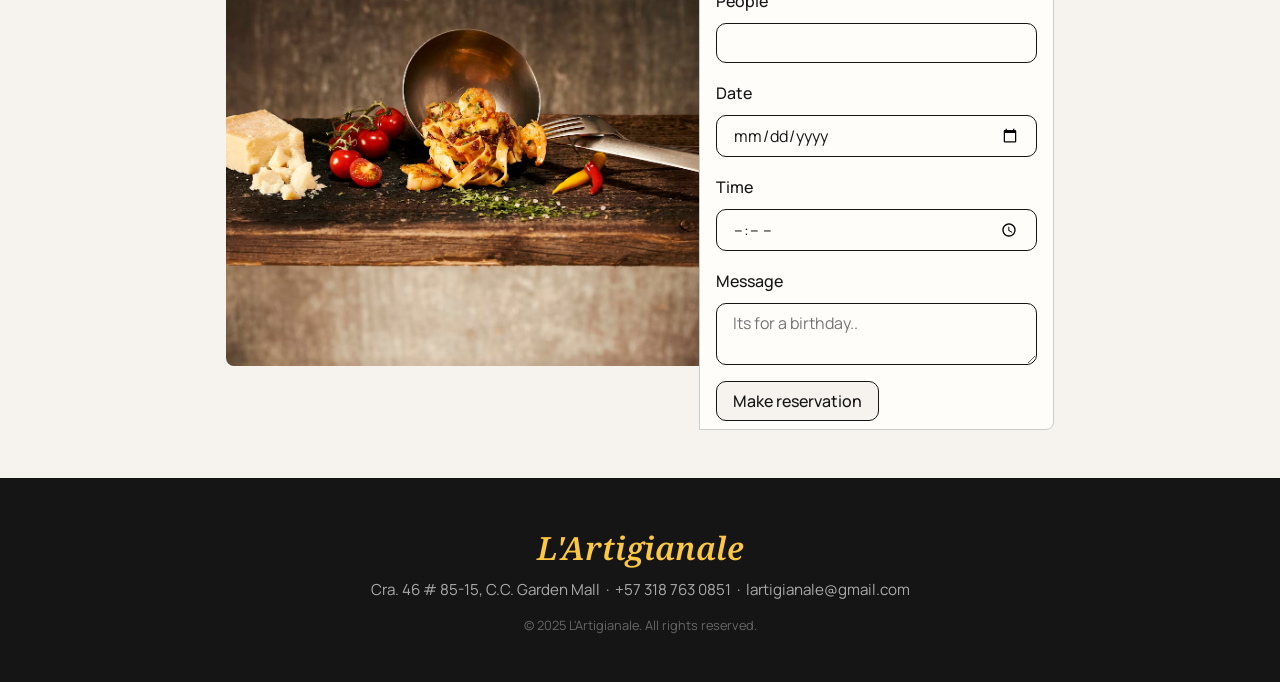
==== commit 7d62790d: "finish" ====
--- a/index.html
+++ b/index.html
@@ -18,7 +18,7 @@
                 <a class="navi" href="/about.html">About</a>
                 <a class="navi" href="/menu.html">Menu</a>
                 <a class="navi" href="#mostrar">Contact</a>
-                <a class="navi" href="#reservation">Reservate now</a>
+                <a class="navi" href="#reservation">Reservate</a>
                 <label class="theme-switch">
                     <input type="checkbox" id="theme-toggle">
                     <span class="slider"></span>
@@ -196,12 +196,12 @@
                     loading="lazy" referrerpolicy="no-referrer-when-downgrade"></iframe>
             </div>
         </section>
-        <section class="contact rese">
-
-            <img class="asao" src="./img/asado.jpg" alt="asado">
+        <section class="contact cont-book">
+
+            <img class="asao" src="./img/plato.avif" alt="asado">
 
             <div class="info reservation" id="reservation">
-                <h2 class="contact-title">Reservation</h2>
+                <h2 class="contact-title">Book now</h2>
                 <form>
                     <div class="campo">
                         <label class="label-form">People</label>
@@ -210,6 +210,10 @@
                     <div class="campo">
                         <label class="label-form">Date</label>
                         <input class="highlight" type="date" id="date" name="date" />
+                    </div>
+                    <div class="campo">
+                        <label class="label-form">Time</label>
+                        <input class="highlight" type="time" id="time" name="time" />
                     </div>
                     <div class="campo">
                         <label class="label-form">Message</label>
@@ -224,7 +228,7 @@
     <footer class="site-footer">
         <p class="footer-logo">L'Artigianale</p>
         <p class="footer-text">Cra. 46 # 85-15, C.C. Garden Mall &nbsp;·&nbsp; +57 318 763 0851 &nbsp;·&nbsp;
-            lavid@gmail.com</p>
+            lartigianale@gmail.com</p>
         <p class="footer-text footer-copy">© 2025 L'Artigianale. All rights reserved.</p>
     </footer>
     <script>
--- a/css/style.css
+++ b/css/style.css
@@ -364,7 +364,7 @@
 
 .salmon {
     grid-area: area1;
-    background: var(--color-background-2);
+    background: #fffdfa;
 }
 
 .eggs {
@@ -576,17 +576,22 @@
     border: 0;
 }
 
+.cont-book {
+    justify-content: center;
+}
+
 .reservation {
-    width: 100%;
+    width: 30%;
     padding: 0.5rem 1rem;
     border-radius: 0 8px 8px 0;
 }
 
 .asao {
-    width: 20rem;
+    width: 40%;
     height: 28rem;
     border-radius: 8px 0 0 8px;
-    align-self: center;
+    min-height: 0;
+    object-fit: cover;
 }
 
 
@@ -621,10 +626,24 @@
 }
 
 @media screen and (max-width: 768px) {
-
+    .theme-switch {
+        height: 1rem;
+        width: 2rem;
+        margin-left: 4px;
+    }
+
+    .slider::after {
+        font-size: .4rem;
+    }
+
+    .logo {
+        font-size: 1rem;
+    }
 
     .navi {
         font-size: .9rem;
+        margin: 6px;
+
     }
 
     .hero-content {
@@ -638,11 +657,12 @@
 
     .hero-title {
         font-size: 4rem;
+        width: fit-content;
     }
 
     .hero-description {
         font-size: 1rem;
-        width: 60ch;
+        width: 40ch;
     }
 
     .container-video {
@@ -703,8 +723,18 @@
         margin: 14px 0 8px;
     }
 
-    .rese {
+    .cont-book {
         flex-direction: row;
+    }
+
+    .reservation {
+        width: 35%;
+        border-radius: 0 8px 8px 0;
+    }
+
+    .asao {
+        width: 45%;
+        height: auto;
     }
 
     .campo {
@@ -712,7 +742,27 @@
     }
 }
 
-@media screen and (max-width: 768px) {
+@media screen and (max-width: 480px) {
+
+    .theme-switch {
+        height: 1rem;
+        width: 2rem;
+        margin-left: 4px;
+    }
+
+    .slider::after {
+        font-size: .4rem;
+    }
+
+    .navi {
+        margin: 6px;
+        font-size: .6rem;
+    }
+
+    .hero-description {
+        font-size: 1rem;
+        width: 30ch;
+    }
 
     .nav-container {
         padding: 14px 20px;
@@ -721,4 +771,27 @@
     .logo {
         font-size: 1rem;
     }
+
+    .btn {
+        font-size: .6rem;
+    }
+
+    .cont-book {
+        padding: 0;
+    }
+
+    .asao {
+        width: 50%;
+        height: auto;
+        border-radius: 0;
+    }
+
+    .reservation {
+        width: 100%;
+        border-radius: 0;
+    }
+
+    .highlight {
+        font-size: .8rem;
+    }
 }
